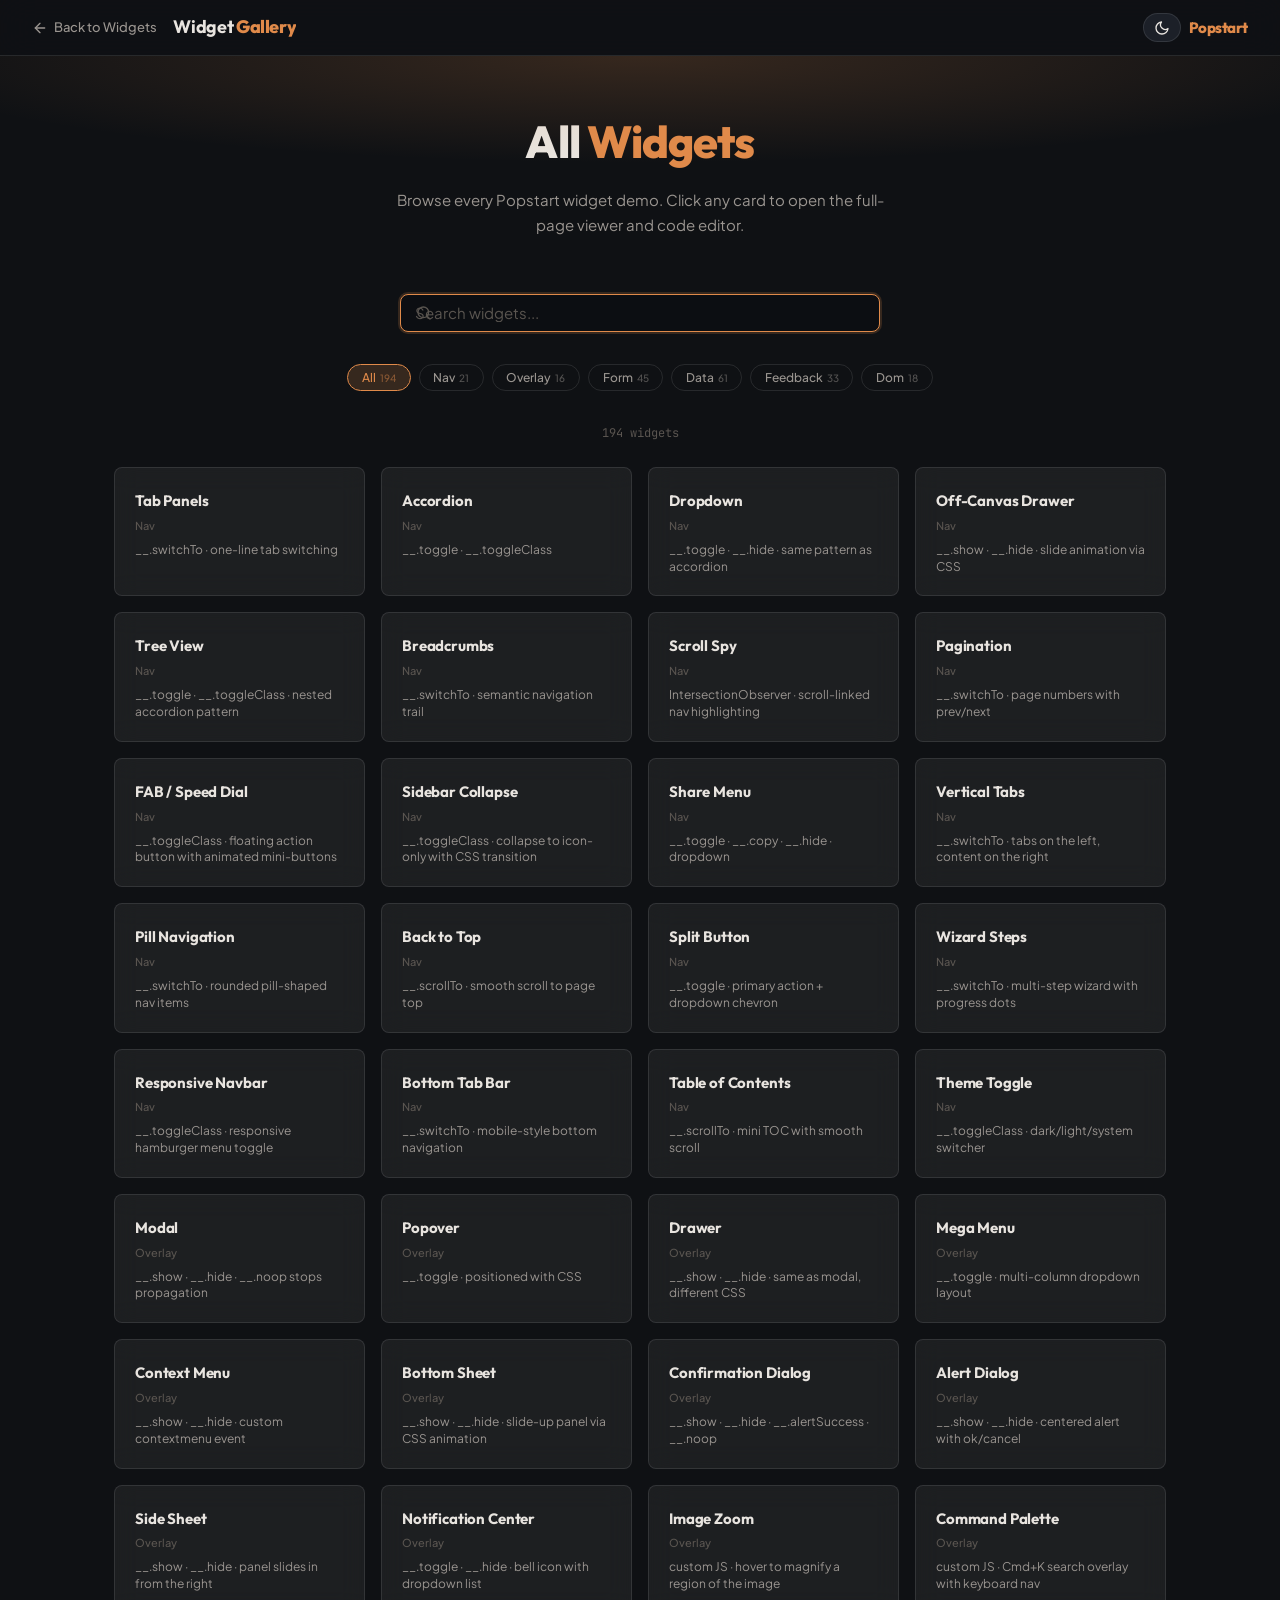
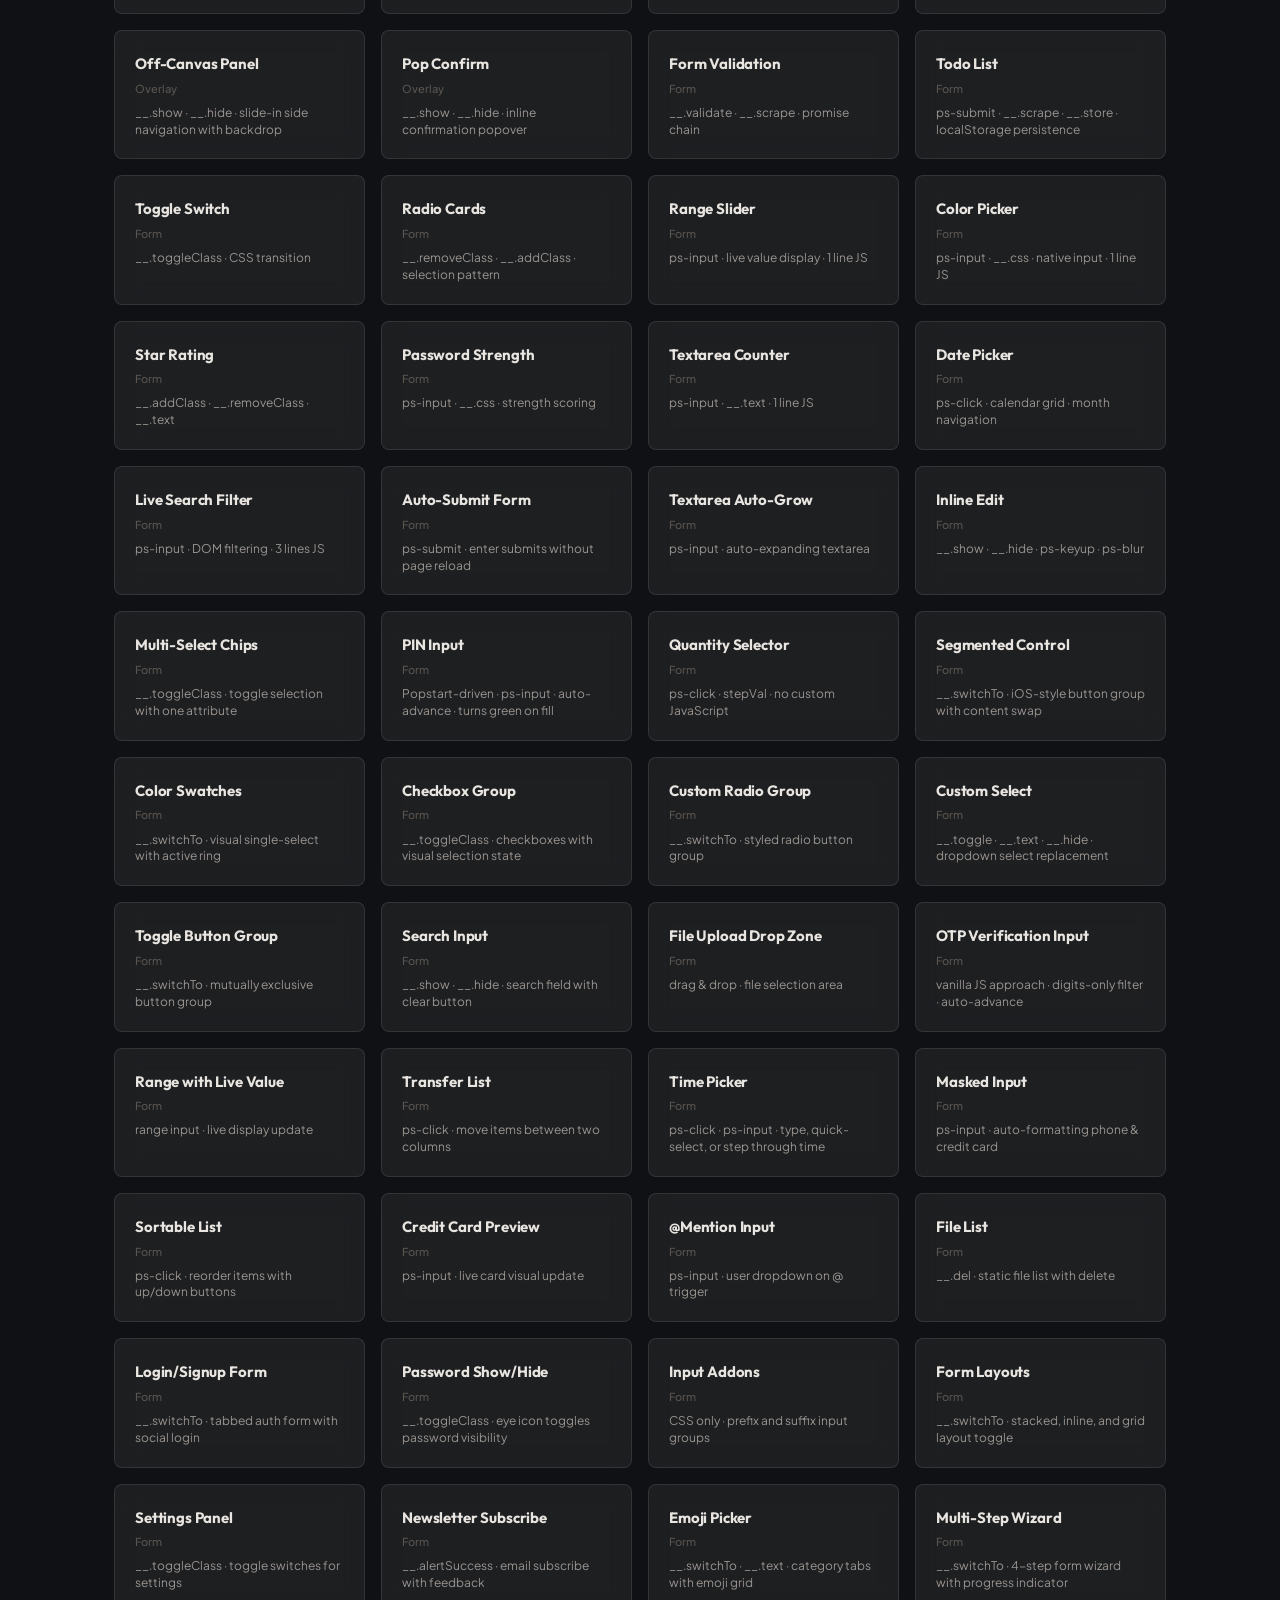
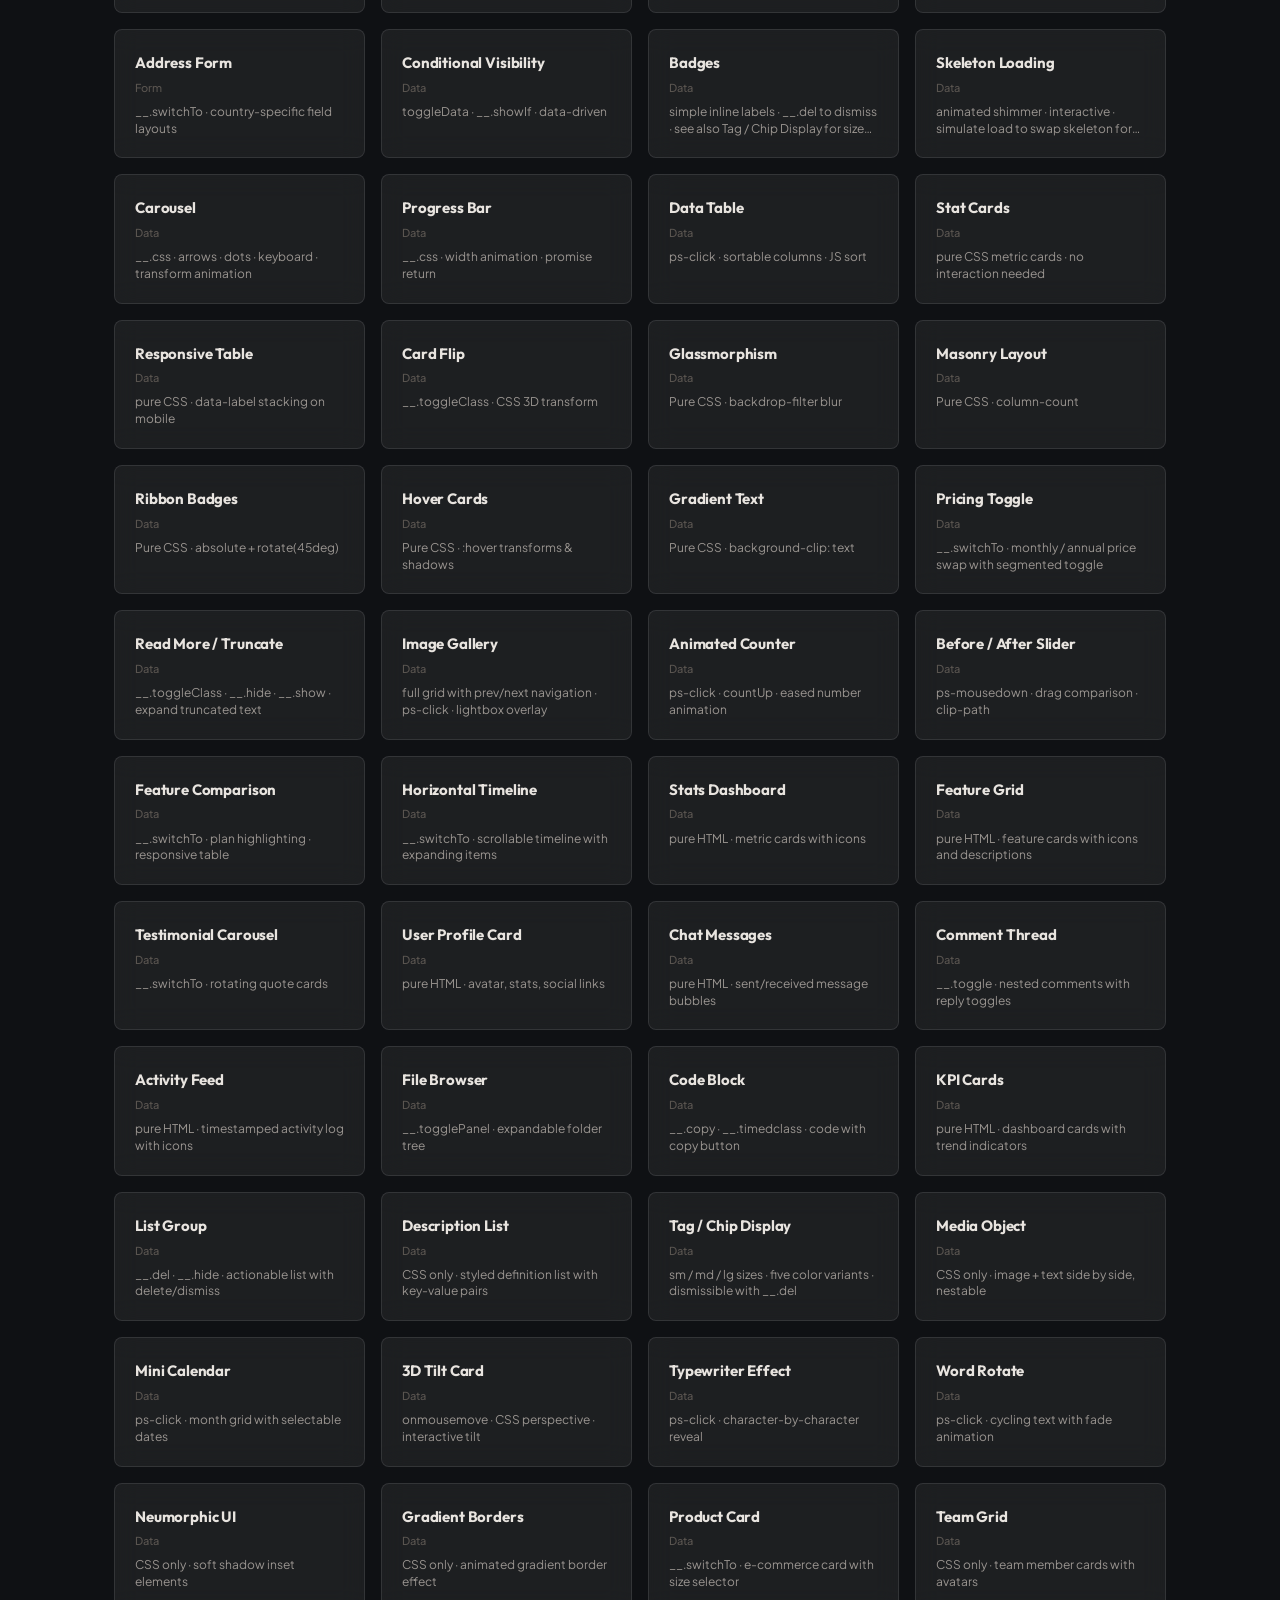
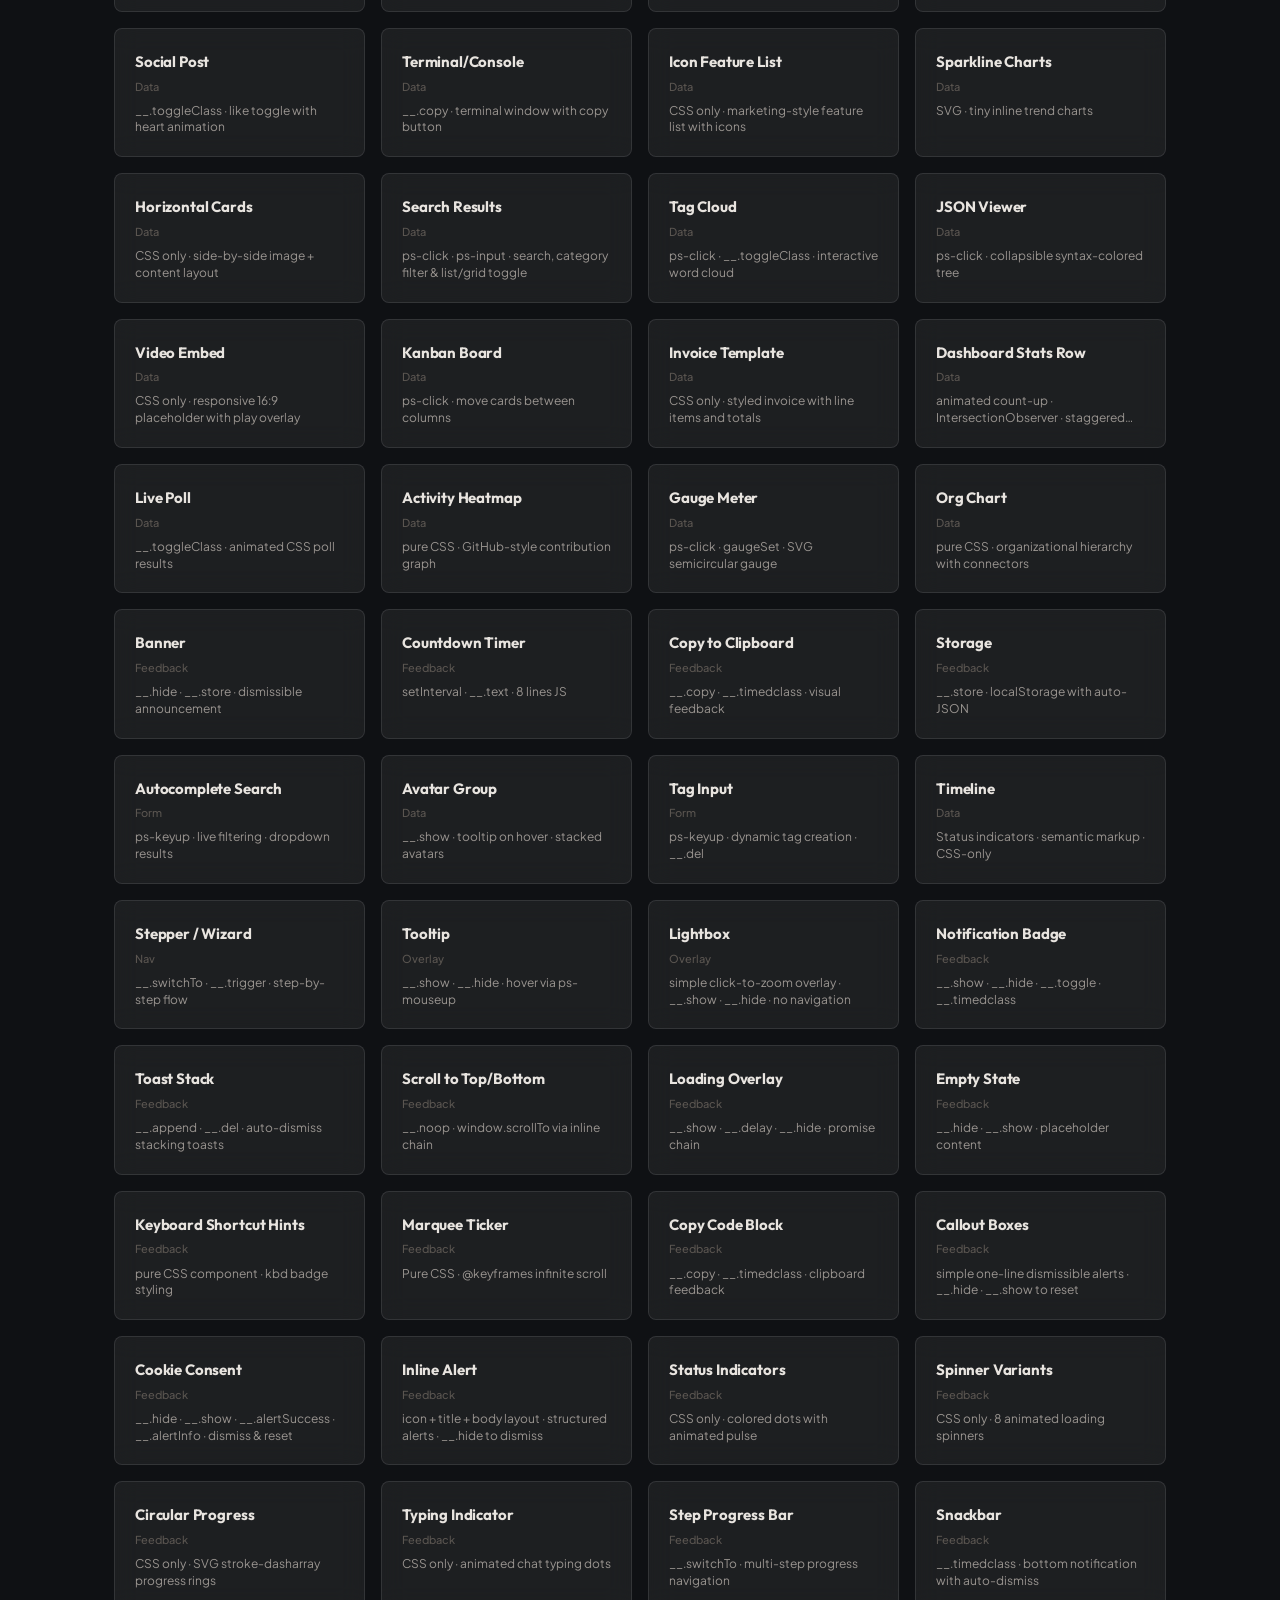
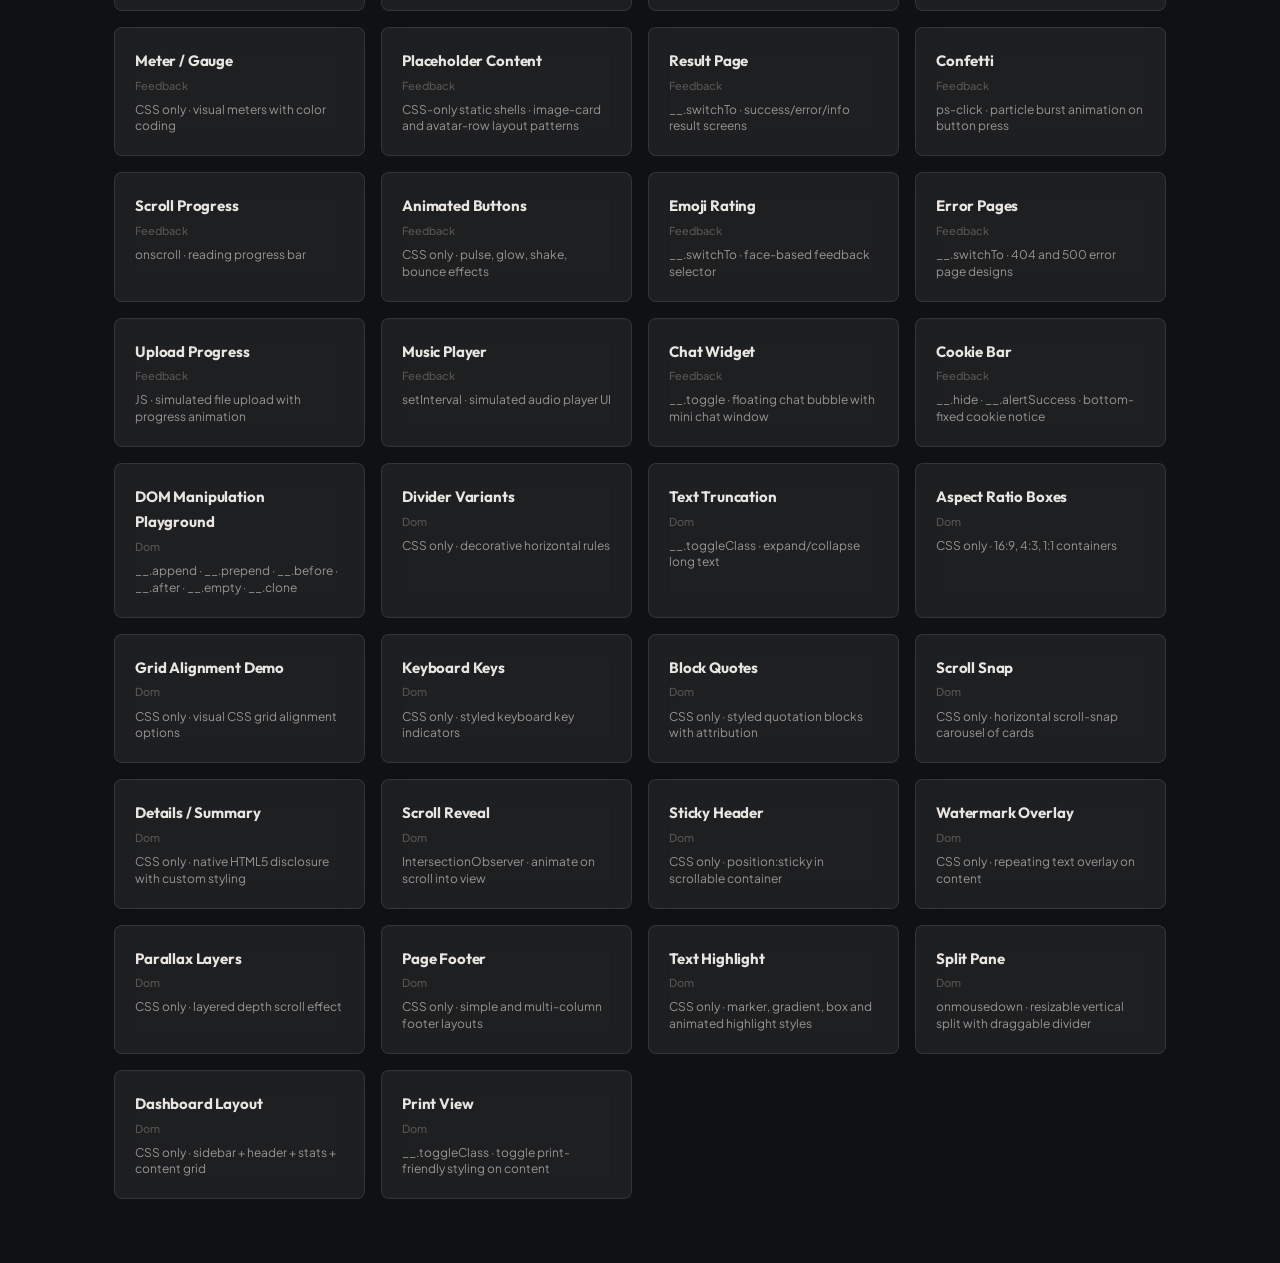
==== widget.html @ c5efe559 "initial" ====
<!DOCTYPE html>
<html lang="en" data-theme="darkglass">
<head>
<meta charset="utf-8">
<meta name="viewport" content="width=device-width,initial-scale=1">
<title>Widget Viewer — Popstart</title>
<link rel="preconnect" href="https://fonts.googleapis.com">
<link href="https://fonts.googleapis.com/css2?family=Outfit:wght@400;500;600;700;800&family=Plus+Jakarta+Sans:wght@400;500;600&family=JetBrains+Mono:wght@400;500&display=swap" rel="stylesheet">
<script>
// Flash-free theme restore
(function(){var t=localStorage.getItem('ps-theme');if(t)document.documentElement.setAttribute('data-theme',t)})();
</script>
<style>
/* ═══ THEMES (mirrored from index.html) ═══ */
:root, [data-theme="darkglass"] {
  --bg: #0f1114; --bg2: #161920; --bg3: #1c2028;
  --fg: #e8e4df; --fg2: #9a9590; --fg3: #5a5550;
  --accent: #e08a4a; --accent2: #f0a060; --accent-glow: #e08a4a30;
  --card: rgba(255,255,255,0.06); --card-border: rgba(255,255,255,0.10); --card-hover: rgba(255,255,255,0.09);
  --code-bg: #0c0e12;
  --success: #3cb88a; --error: #e8465a; --warning: #e8b84a; --info: #5aaddd;
  --contrast: #fff;
  --overlay: rgba(0,0,0,0.5); --overlay-heavy: rgba(0,0,0,0.75);
  --glass: rgba(15,17,20,0.8);
  --shadow: 0 4px 24px rgba(0,0,0,0.3);
  --shadow-lg: 0 20px 60px rgba(0,0,0,0.4);
  --radius: 8px; --radius-sm: 6px; --radius-xs: 4px; --radius-pill: 20px;
  --fs: 15px; --fs-sm: 13px; --fs-xs: 12px; --fs-2xs: 11px; --fs-3xs: 10px;
  --sp-1: 0.25rem; --sp-2: 0.5rem; --sp-3: 0.75rem; --sp-4: 1rem; --sp-5: 1.25rem; --sp-6: 1.5rem; --sp-8: 2rem;
  --ease: cubic-bezier(0.4,0,0.2,1); --speed: 0.2s; --speed-fast: 0.15s;
}
[data-theme="lightglass"] {
  --bg: #f0f2f5; --bg2: #e8eaef; --bg3: #dfe1e6;
  --fg: #1a1a2e; --fg2: #6b6580; --fg3: #a098b0;
  --accent: #c06020; --accent2: #d47838; --accent-glow: #c0602020;
  --card: rgba(255,255,255,0.6); --card-border: rgba(0,0,0,0.08); --card-hover: rgba(255,255,255,0.75);
  --code-bg: #e4e6eb; --glass: rgba(240,242,245,0.85);
  --contrast: #fff;
  --success: #1a8a5a; --error: #c43048; --warning: #a06010; --info: #2878b8;
  --overlay: rgba(0,0,0,0.35); --overlay-heavy: rgba(0,0,0,0.6);
  --shadow: 0 4px 24px rgba(0,0,0,0.08);
  --shadow-lg: 0 20px 60px rgba(0,0,0,0.12);
}
[data-theme="midnight"] {
  --bg: #080a1a; --bg2: #0e1028; --bg3: #161a38;
  --fg: #c8d0f0; --fg2: #6670a0; --fg3: #3a4070;
  --accent: #6e8eff; --accent2: #90a8ff; --accent-glow: #6e8eff30;
  --card: #10132aee; --card-border: #1e2248; --card-hover: #161a38;
  --code-bg: #0a0d20; --glass: rgba(8,10,26,0.85);
  --contrast: #fff;
  --success: #4ac8a0; --error: #f06878; --warning: #e8c060; --info: #6eaaff;
  --overlay: rgba(0,0,0,0.5); --overlay-heavy: rgba(0,0,0,0.8);
  --shadow: 0 4px 24px rgba(0,0,0,0.4);
  --shadow-lg: 0 20px 60px rgba(0,0,0,0.5);
}

/* ═══ BASE ═══ */
*,*::before,*::after{box-sizing:border-box;margin:0}
html{scroll-behavior:smooth;scrollbar-color:var(--accent) var(--bg2)}
body{
  font-family:'Plus Jakarta Sans',system-ui,sans-serif;
  font-size:var(--fs); line-height:1.7;
  color:var(--fg); background:var(--bg);
  min-height:100vh;
  -webkit-font-smoothing:antialiased;
}
::selection{background:var(--accent);color:var(--contrast)}
a{color:var(--accent);text-decoration:none}
a:hover{color:var(--accent2)}
h1,h2,h3,h4{font-family:'Outfit',system-ui,sans-serif;font-weight:700;letter-spacing:-0.02em;color:var(--fg)}
code,.snippet,pre{font-family:'JetBrains Mono',monospace}
.hidden{display:none!important}

/* ═══ HEADER ═══ */
.wv-header{
  position:sticky;top:0;z-index:100;
  background:var(--glass);backdrop-filter:blur(20px) saturate(1.5);
  border-bottom:1px solid var(--card-border);
  padding:0 2rem;display:flex;align-items:center;gap:var(--sp-4);
  height:3.5rem;
}
.wv-back{
  display:inline-flex;align-items:center;gap:0.4rem;
  color:var(--fg2);font-size:var(--fs-sm);font-weight:500;
  transition:color var(--speed);white-space:nowrap;
}
.wv-back:hover{color:var(--accent)}
.wv-back svg{width:16px;height:16px;flex-shrink:0}
.wv-title{
  font-family:'Outfit',sans-serif;font-size:18px;font-weight:700;
  color:var(--fg);letter-spacing:-0.02em;
  overflow:hidden;text-overflow:ellipsis;white-space:nowrap;
}
.wv-title span{color:var(--accent);font-weight:800}
.wv-header-right{margin-left:auto;display:flex;align-items:center;gap:var(--sp-2);flex-shrink:0}
.wv-logo{
  font-family:'Outfit',sans-serif;font-size:15px;font-weight:800;
  color:var(--accent);letter-spacing:-0.03em;
}

/* ═══ MAIN LAYOUT ═══ */
.wv-main{max-width:960px;margin:0 auto;padding:2rem 1.5rem 4rem}

/* ═══ DEMO AREA ═══ */
.wv-demo{
  background:var(--card);border:1px solid var(--card-border);
  border-radius:var(--radius);padding:2rem;
  backdrop-filter:blur(12px);-webkit-backdrop-filter:blur(12px);
  margin-bottom:var(--sp-6);
  position:relative;overflow:visible;
  min-height:80px;
}
.wv-demo-label{
  position:absolute;top:-9px;left:16px;
  background:var(--bg);padding:0 8px;
  font-size:var(--fs-3xs);font-weight:600;text-transform:uppercase;
  letter-spacing:0.1em;color:var(--fg3);
  font-family:'JetBrains Mono',monospace;
}

/* ═══ TABBED EDITOR ═══ */
.wv-editor{
  background:var(--card);border:1px solid var(--card-border);
  border-radius:var(--radius);overflow:hidden;
  backdrop-filter:blur(12px);-webkit-backdrop-filter:blur(12px);
  margin-bottom:var(--sp-6);
}
.wv-tab-bar{
  display:flex;align-items:center;
  background:var(--code-bg);
  border-bottom:1px solid var(--card-border);
  padding:0 var(--sp-3);
  gap:0;flex-wrap:wrap;
}
.wv-tab{
  padding:0.6rem 1.2rem;
  font-family:'JetBrains Mono',monospace;
  font-size:var(--fs-2xs);font-weight:600;
  text-transform:uppercase;letter-spacing:0.08em;
  color:var(--fg3);background:transparent;
  border:none;border-bottom:2px solid transparent;
  cursor:pointer;transition:all var(--speed-fast);
}
.wv-tab:hover{color:var(--fg2)}
.wv-tab.active{color:var(--accent);border-bottom-color:var(--accent)}
.wv-tab-actions{margin-left:auto;display:flex;gap:var(--sp-2);padding:var(--sp-2) 0}

.wv-editor-panel{display:none}
.wv-editor-panel.active{display:block}

.wv-textarea{
  width:100%;min-height:260px;max-height:600px;
  background:var(--code-bg);color:var(--fg);
  border:none;border-radius:0;
  font-family:'JetBrains Mono',monospace;font-size:var(--fs-xs);
  padding:1rem 1.25rem;line-height:1.65;tab-size:2;
  resize:vertical;box-sizing:border-box;
  transition:box-shadow var(--speed-fast);
}
.wv-textarea:focus{outline:none;box-shadow:inset 0 0 0 1px var(--accent-glow)}
.wv-textarea::placeholder{color:var(--fg3);font-style:italic}

/* ═══ BUTTONS (pill) ═══ */
.wv-btn{
  display:inline-flex;align-items:center;gap:0.35rem;
  padding:0.35rem 1rem;
  font-family:'Plus Jakarta Sans',sans-serif;
  font-size:var(--fs-xs);font-weight:600;
  border:1px solid var(--card-border);border-radius:var(--radius-pill);
  background:var(--bg3);color:var(--fg);
  cursor:pointer;transition:all var(--speed);
  white-space:nowrap;
}
.wv-btn:hover{border-color:var(--accent);color:var(--accent)}
.wv-btn:active{transform:scale(0.97)}
.wv-btn.accent{background:var(--accent);color:var(--contrast);border-color:var(--accent)}
.wv-btn.accent:hover{background:var(--accent2)}
.wv-btn.success{background:var(--success);color:var(--contrast);border-color:var(--success)}
.wv-btn.success:hover{filter:brightness(1.1)}
.wv-btn .icon{font-size:14px;line-height:1}

/* ═══ PREVIEW AREA ═══ */
.wv-preview{
  background:var(--card);border:1px solid var(--card-border);
  border-radius:var(--radius);padding:2rem;
  backdrop-filter:blur(12px);-webkit-backdrop-filter:blur(12px);
  position:relative;overflow:visible;
  min-height:80px;
}
.wv-preview-label{
  position:absolute;top:-9px;left:16px;
  background:var(--bg);padding:0 8px;
  font-size:var(--fs-3xs);font-weight:600;text-transform:uppercase;
  letter-spacing:0.1em;color:var(--fg3);
  font-family:'JetBrains Mono',monospace;
}
.wv-preview.flash{animation:previewFlash 0.6s ease-out}
@keyframes previewFlash{0%{box-shadow:0 0 0 3px var(--success)}100%{box-shadow:0 0 0 0 transparent}}
.wv-viewport-bar{display:flex;gap:4px;margin-bottom:var(--sp-4)}
.wv-vp-btn{padding:3px 10px;font-size:var(--fs-3xs);font-weight:600;font-family:'JetBrains Mono',monospace;background:var(--bg3);color:var(--fg3);border:1px solid var(--card-border);border-radius:var(--radius-sm);cursor:pointer;transition:all var(--speed)}
.wv-vp-btn:hover{color:var(--fg2);border-color:var(--fg3)}
.wv-vp-btn.active{background:var(--accent);color:var(--contrast);border-color:var(--accent)}
#wv-preview-content,#wv-demo-content{transition:max-width 0.3s ease}
#wv-preview-content.vp-tablet,#wv-demo-content.vp-tablet{max-width:768px;margin:0 auto;border-left:1px dashed var(--card-border);border-right:1px dashed var(--card-border);padding-left:var(--sp-4);padding-right:var(--sp-4)}
#wv-preview-content.vp-mobile,#wv-demo-content.vp-mobile{max-width:375px;margin:0 auto;border-left:1px dashed var(--card-border);border-right:1px dashed var(--card-border);padding-left:var(--sp-3);padding-right:var(--sp-3)}
@media(max-width:600px){.wv-viewport-bar{display:none}}

/* ═══ LOADING / ERROR STATES ═══ */
.wv-loading{
  text-align:center;padding:4rem 2rem;color:var(--fg3);
  font-size:var(--fs-sm);
}
.wv-loading::before{
  content:'';display:block;width:32px;height:32px;
  border:3px solid var(--card-border);border-top-color:var(--accent);
  border-radius:50%;margin:0 auto 1rem;
  animation:spin 0.7s linear infinite;
}
@keyframes spin{to{transform:rotate(360deg)}}
.wv-error{
  text-align:center;padding:3rem 2rem;color:var(--error);
  font-size:var(--fs-sm);
}
.wv-error-detail{
  margin-top:0.5rem;color:var(--fg3);font-size:var(--fs-xs);
  font-family:'JetBrains Mono',monospace;
}

/* ═══ WIDGET LIST MODE ═══ */
.wv-list-header{
  text-align:center;padding:3rem 2rem 2rem;position:relative;
}
.wv-list-header::before{
  content:'';position:absolute;inset:0;
  background:radial-gradient(ellipse 60% 50% at 50% 0%,var(--accent-glow),transparent);
  pointer-events:none;
}
.wv-list-header h1{
  font-size:clamp(1.8rem,5vw,2.8rem);margin-bottom:0.4rem;font-weight:800;
}
.wv-list-header h1 span{color:var(--accent)}
.wv-list-header p{color:var(--fg2);font-size:var(--fs);max-width:500px;margin:0 auto}

.wv-search-wrap{
  max-width:480px;margin:1.5rem auto 2rem;position:relative;
}
.wv-search{
  width:100%;padding:0.65rem 1rem 0.65rem 2.6rem;
  background:var(--code-bg);color:var(--fg);
  border:1px solid var(--card-border);border-radius:var(--radius-pill);
  font-family:'Plus Jakarta Sans',sans-serif;font-size:var(--fs);
  outline:none;transition:border-color var(--speed);
}
.wv-search:focus{border-color:var(--accent);box-shadow:0 0 0 2px var(--accent-glow)}
.wv-search::placeholder{color:var(--fg3)}
.wv-search-icon{
  position:absolute;left:1rem;top:50%;transform:translateY(-50%);
  color:var(--fg3);pointer-events:none;
}
.wv-search-icon svg{width:16px;height:16px;display:block}

.wv-cat-nav{
  display:flex;gap:var(--sp-2);flex-wrap:wrap;justify-content:center;
  margin-bottom:2rem;max-width:700px;margin-left:auto;margin-right:auto;
  padding:0 1rem;
}
.wv-cat-btn{
  font-size:var(--fs-xs);padding:0.3rem 0.85rem;
  border-radius:var(--radius-pill);border:1px solid var(--card-border);
  color:var(--fg2);font-weight:500;background:transparent;
  cursor:pointer;transition:all var(--speed);
  font-family:'Plus Jakarta Sans',sans-serif;
}
.wv-cat-btn:hover,.wv-cat-btn.active{border-color:var(--accent);color:var(--accent);background:var(--accent-glow)}

.wv-grid{
  display:grid;grid-template-columns:repeat(auto-fill,minmax(240px,1fr));
  gap:var(--sp-4);max-width:1100px;margin:0 auto;padding:0 1.5rem 4rem;
}
.wv-card{
  background:var(--card);border:1px solid var(--card-border);
  border-radius:var(--radius);padding:1.25rem;
  cursor:pointer;transition:all var(--speed);
  text-decoration:none;display:block;
  backdrop-filter:blur(12px);-webkit-backdrop-filter:blur(12px);
}
.wv-card:hover{
  border-color:color-mix(in srgb,var(--accent) 40%,transparent);
  background:var(--card-hover);box-shadow:var(--shadow);
  transform:translateY(-2px);
}
.wv-card-name{
  font-family:'Outfit',sans-serif;font-size:var(--fs);font-weight:700;
  color:var(--fg);margin-bottom:0.2rem;letter-spacing:-0.01em;
}
.wv-card-cat{
  font-size:var(--fs-2xs);color:var(--fg3);font-weight:500;
  text-transform:capitalize;
}
.wv-card-sub{
  font-size:var(--fs-xs);color:var(--fg2);margin-top:0.4rem;
  line-height:1.4;
  display:-webkit-box;-webkit-line-clamp:2;-webkit-box-orient:vertical;overflow:hidden;
}
.wv-no-results{
  grid-column:1/-1;text-align:center;padding:3rem;color:var(--fg3);font-size:var(--fs-sm);
}
.wv-count{
  text-align:center;margin-bottom:1.5rem;color:var(--fg3);font-size:var(--fs-xs);
  font-family:'JetBrains Mono',monospace;
}

/* ═══ RESPONSIVE ═══ */
@media(max-width:600px){
  .wv-header{padding:0 1rem;gap:var(--sp-2);height:3rem}
  .wv-back{font-size:var(--fs-xs)}
  .wv-title{font-size:15px}
  .wv-logo{font-size:13px}
  .wv-main{padding:1.25rem 0.75rem 3rem}
  .wv-demo{padding:1.25rem}
  .wv-textarea{min-height:180px;font-size:var(--fs-2xs);padding:0.75rem}
  .wv-tab-bar{padding:0 var(--sp-2)}
  .wv-tab{padding:0.45rem 0.7rem;font-size:var(--fs-3xs)}
  .wv-tab-actions{gap:var(--sp-1);margin-left:0;width:100%;justify-content:flex-end;padding-bottom:var(--sp-2)}
  .wv-btn{font-size:var(--fs-2xs);padding:0.3rem 0.65rem}
  .wv-preview{padding:1.25rem}
  .wv-grid{grid-template-columns:1fr;padding:0 0.75rem 3rem}
  .wv-list-header{padding:2rem 1rem 1.5rem}
  .wv-cat-nav{gap:var(--sp-1)}
  .wv-cat-btn{font-size:var(--fs-2xs);padding:0.25rem 0.65rem}
}
@media(min-width:601px) and (max-width:900px){
  .wv-grid{grid-template-columns:repeat(auto-fill,minmax(200px,1fr))}
}
</style>
</head>
<body>

<!-- ═══ HEADER ═══ -->
<header class="wv-header">
  <a href="index.html#widgets" class="wv-back" id="wv-back" onclick="if(document.referrer&&history.length>1){event.preventDefault();history.back()}">
    <svg viewBox="0 0 24 24" fill="none" stroke="currentColor" stroke-width="2" stroke-linecap="round" stroke-linejoin="round"><path d="M19 12H5"/><polyline points="12 19 5 12 12 5"/></svg>
    Back to Widgets
  </a>
  <span class="wv-title" id="wv-title"></span>
  <div class="wv-header-right">
    <button class="wv-btn" onclick="cycleTheme()" title="Switch theme" style="padding:0.35rem 0.6rem"><svg width="16" height="16" viewBox="0 0 24 24" fill="none" stroke="currentColor" stroke-width="2" stroke-linecap="round" stroke-linejoin="round"><path d="M21 12.79A9 9 0 1 1 11.21 3 7 7 0 0 0 21 12.79z"/></svg></button>
    <span class="wv-logo">Popstart</span>
  </div>
</header>

<!-- ═══ WIDGET VIEW (single widget mode) ═══ -->
<div id="wv-widget-view" class="hidden">
  <div class="wv-main">

    <!-- Live Demo -->
    <div class="wv-demo" id="wv-demo">
      <span class="wv-demo-label">Live Demo</span>
      <div class="wv-viewport-bar">
        <button class="wv-vp-btn active" data-vp="full" onclick="setDemoViewport(this)" title="Full width">Full</button>
        <button class="wv-vp-btn" data-vp="tablet" onclick="setDemoViewport(this)" title="768px">Tablet</button>
        <button class="wv-vp-btn" data-vp="mobile" onclick="setDemoViewport(this)" title="375px">Mobile</button>
      </div>
      <div id="wv-demo-content"></div>
    </div>

    <!-- Tabbed Code Editor -->
    <div class="wv-editor">
      <div class="wv-tab-bar">
        <button class="wv-tab active" data-panel="html" onclick="switchTab(this)">HTML</button>
        <button class="wv-tab" data-panel="css" onclick="switchTab(this)">CSS</button>
        <button class="wv-tab" data-panel="js" onclick="switchTab(this)">JS</button>
        <div class="wv-tab-actions">
          <button class="wv-btn success" onclick="runCode()" title="Render edited code into preview"><span class="icon">&#9654;</span> Run</button>
          <button class="wv-btn" id="wv-copy-btn" onclick="copyAll()" title="Copy HTML (relative script paths)"><span class="icon">&#128203;</span> Copy</button>
          <button class="wv-btn accent" id="wv-export-btn" onclick="exportStandalone()" title="Copy with library JS inlined — works anywhere"><span class="icon">&#128230;</span> Export</button>
          <button class="wv-btn" onclick="downloadFile()" title="Download as standalone HTML file"><span class="icon">&#8595;</span> Download</button>
        </div>
      </div>
      <div class="wv-editor-panel active" id="panel-html">
        <textarea class="wv-textarea" id="ta-html" spellcheck="false" autocomplete="off" autocorrect="off" autocapitalize="off" placeholder="Widget HTML..."></textarea>
      </div>
      <div class="wv-editor-panel" id="panel-css">
        <textarea class="wv-textarea" id="ta-css" spellcheck="false" autocomplete="off" autocorrect="off" autocapitalize="off" placeholder="Widget CSS..."></textarea>
      </div>
      <div class="wv-editor-panel" id="panel-js">
        <textarea class="wv-textarea" id="ta-js" spellcheck="false" autocomplete="off" autocorrect="off" autocapitalize="off" placeholder="Widget JavaScript..."></textarea>
      </div>
    </div>

    <!-- Live Preview (from edited code) -->
    <div class="wv-preview" id="wv-preview">
      <span class="wv-preview-label">Preview</span>
      <div class="wv-viewport-bar" id="wv-viewport-bar">
        <button class="wv-vp-btn active" data-vp="full" onclick="setViewport(this)" title="Full width">Full</button>
        <button class="wv-vp-btn" data-vp="tablet" onclick="setViewport(this)" title="768px">Tablet</button>
        <button class="wv-vp-btn" data-vp="mobile" onclick="setViewport(this)" title="375px">Mobile</button>
      </div>
      <div id="wv-preview-content">
        <span style="color:var(--fg3);font-size:var(--fs-xs)">Click "Run" to render your edited code here.</span>
      </div>
    </div>

  </div>
</div>

<!-- ═══ WIDGET LIST (no ?w= mode) ═══ -->
<div id="wv-list-view" class="hidden">
  <div class="wv-list-header">
    <h1>All <span>Widgets</span></h1>
    <p>Browse every Popstart widget demo. Click any card to open the full-page viewer and code editor.</p>
  </div>
  <div class="wv-search-wrap">
    <span class="wv-search-icon">
      <svg viewBox="0 0 24 24" fill="none" stroke="currentColor" stroke-width="2" stroke-linecap="round" stroke-linejoin="round"><circle cx="11" cy="11" r="8"/><line x1="21" y1="21" x2="16.65" y2="16.65"/></svg>
    </span>
    <input type="text" class="wv-search" id="wv-search" placeholder="Search widgets..." oninput="wvFilterList()">
  </div>
  <div id="wv-cat-nav" class="wv-cat-nav"></div>
  <div id="wv-count" class="wv-count"></div>
  <div id="wv-grid" class="wv-grid"></div>
</div>

<!-- ═══ INITIAL LOADING ═══ -->
<div id="wv-loading" class="wv-loading">Loading widgets...</div>

<!-- Popstart -->
<script src="popstart-core.js"></script>
<script src="popstart-extras.js"></script>
<script>
(function() {
  'use strict';

  // ── State ──
  var widgetName = new URLSearchParams(location.search).get('w') || '';
  var allWidgets = [];  // [{name, cat, label, sub, el}]
  var activeCat  = 'all';
  var indexDoc   = null;
  var indexStyles = '';
  var libCoreJs  = '';  // popstart-core.js contents (for standalone export)
  var libExtrasJs = ''; // popstart-extras.js contents
  var indexScriptsJoined = ''; // stored for re-eval after widget injection
  var indexScriptBlocks = [];  // individual script blocks for per-block eval

  // Pre-fetch library JS for standalone export
  Promise.all([
    fetch('popstart-core.js').then(function(r) { return r.ok ? r.text() : ''; }),
    fetch('popstart-extras.js').then(function(r) { return r.ok ? r.text() : ''; })
  ]).then(function(results) {
    libCoreJs = results[0];
    libExtrasJs = results[1];
  }).catch(function() { /* non-fatal — standalone will fall back to relative paths */ });

  // ── DOM refs ──
  var $loading    = document.getElementById('wv-loading');
  var $widgetView = document.getElementById('wv-widget-view');
  var $listView   = document.getElementById('wv-list-view');
  var $title      = document.getElementById('wv-title');
  var $demo       = document.getElementById('wv-demo-content');
  var $previewBox = document.getElementById('wv-preview');
  var $preview    = document.getElementById('wv-preview-content');
  var $taHtml     = document.getElementById('ta-html');
  var $taCss      = document.getElementById('ta-css');
  var $taJs       = document.getElementById('ta-js');

  // ── Tab key support for all textareas ──
  document.querySelectorAll('.wv-textarea').forEach(function(ta) {
    ta.addEventListener('keydown', handleTextareaKeys);
  });

  function handleTextareaKeys(e) {
    var ta    = this;
    var start = ta.selectionStart;
    var end   = ta.selectionEnd;
    var val   = ta.value;

    if (e.key === 'Tab' && !e.shiftKey) {
      // Insert indent or indent selection
      e.preventDefault();
      if (start === end) {
        ta.value = val.substring(0, start) + '  ' + val.substring(end);
        ta.selectionStart = ta.selectionEnd = start + 2;
      } else {
        var before    = val.substring(0, start);
        var lineStart = before.lastIndexOf('\n') + 1;
        var block     = val.substring(lineStart, end);
        var after     = val.substring(end);
        var indented  = block.replace(/^/gm, '  ');
        ta.value = val.substring(0, lineStart) + indented + after;
        ta.selectionStart = lineStart;
        ta.selectionEnd   = lineStart + indented.length;
      }
    } else if (e.key === 'Tab' && e.shiftKey) {
      // Dedent selection
      e.preventDefault();
      var before2    = val.substring(0, start);
      var lineStart2 = before2.lastIndexOf('\n') + 1;
      var block2     = val.substring(lineStart2, end);
      var after2     = val.substring(end);
      var dedented   = block2.replace(/^ {1,2}/gm, '');
      ta.value = val.substring(0, lineStart2) + dedented + after2;
      ta.selectionStart = lineStart2;
      ta.selectionEnd   = lineStart2 + dedented.length;
    } else if (e.key === 'Enter') {
      // Auto-indent: match leading whitespace of current line
      e.preventDefault();
      var linesBefore = val.substring(0, start).split('\n');
      var currentLine = linesBefore[linesBefore.length - 1];
      var indent      = (currentLine.match(/^(\s*)/) || ['', ''])[1];
      ta.value = val.substring(0, start) + '\n' + indent + val.substring(end);
      ta.selectionStart = ta.selectionEnd = start + 1 + indent.length;
    }
  }

  // ══════════════════════════════════════════
  // FETCH AND PARSE INDEX.HTML
  // ══════════════════════════════════════════
  fetch('index.html')
    .then(function(r) {
      if (!r.ok) throw new Error('HTTP ' + r.status);
      return r.text();
    })
    .then(function(html) {
      var parser = new DOMParser();
      indexDoc = parser.parseFromString(html, 'text/html');

      // Extract all <style> blocks from index.html so demos render correctly
      var styles = indexDoc.querySelectorAll('style');
      var cssTexts = [];
      styles.forEach(function(s) { cssTexts.push(s.textContent); });
      indexStyles = cssTexts.join('\n');

      // Inject index styles into this page for the live demo area
      var styleEl = document.createElement('style');
      styleEl.id = 'wv-index-styles';
      styleEl.textContent = indexStyles;
      document.head.appendChild(styleEl);

      // Extract ALL inline <script> tags from index.html
      // Run them now for function defs, store for re-eval after widget injection
      var scripts = indexDoc.querySelectorAll('script');
      indexScriptBlocks = [];
      scripts.forEach(function(s) {
        if (!s.src && s.textContent.trim()) indexScriptBlocks.push(s.textContent);
      });
      indexScriptsJoined = indexScriptBlocks.length ? indexScriptBlocks.join('\n;\n') : '';
      // Eval each script block separately so one failure doesn't block the rest
      indexScriptBlocks.forEach(function(block) {
        try { (0, eval)(block); } catch(e) {
          console.warn('widget.html: eval error:', e.message);
        }
      });

      // Collect all widget cards (scoped to grid sections, skip hero cards)
      indexDoc.querySelectorAll('#widget-grid .card[data-widget][data-cat], #widget-grid-2 .card[data-widget][data-cat]').forEach(function(card) {
        var name = card.dataset.widget;
        var cat  = card.dataset.cat;
        var h3   = card.querySelector('h3');
        var sub  = card.querySelector('.sub');
        allWidgets.push({
          name:  name,
          cat:   cat,
          label: h3 ? h3.textContent.replace(/zero JS/g, '').trim() : name,
          sub:   sub ? sub.textContent.trim() : '',
          el:    card
        });
      });

      $loading.classList.add('hidden');

      if (widgetName) {
        showWidget(widgetName);
      } else {
        showList();
      }
    })
    .catch(function(err) {
      $loading.innerHTML =
        '<div class="wv-error">Failed to load index.html' +
        '<div class="wv-error-detail">' + escapeHtml(err.message) + '</div>' +
        '<div class="wv-error-detail" style="margin-top:1rem">' +
        '<a href="index.html">Go to main page</a></div></div>';
    });

  // ══════════════════════════════════════════
  // SINGLE WIDGET MODE
  // ══════════════════════════════════════════
  function showWidget(wid) {
    var widget = allWidgets.find(function(w) { return w.name === wid; });
    if (!widget) {
      $loading.classList.remove('hidden');
      $loading.innerHTML =
        '<div class="wv-error">Widget "' + escapeHtml(wid) + '" not found.' +
        '<div class="wv-error-detail"><a href="widget.html">Browse all widgets</a></div></div>';
      return;
    }

    var card = widget.el;
    document.title = widget.label + ' \u2014 Popstart Widget Viewer';
    $title.innerHTML = '<span>' + escapeHtml(widget.label) + '</span>';

    // ── Extract demo HTML (preserve wrapper div for ID-scoped selectors) ──
    var demoDiv  = card.querySelector('[id$="-demo"]');
    var demoHtml = demoDiv ? demoDiv.outerHTML : stripSourceAndHead(card);

    // ── Extract source code from the source tab ──
    var srcDiv   = card.querySelector('[id$="-src"]');
    var htmlCode = '', cssCode = '', jsCode = '';

    if (srcDiv) {
      var srcBlocks = srcDiv.querySelectorAll('.src-block');
      srcBlocks.forEach(function(block) {
        var labelEl = block.querySelector('.src-label');
        var codeEl  = block.querySelector('pre');
        if (!labelEl || !codeEl) return;
        var label = labelEl.textContent.trim().toLowerCase();
        var text  = codeEl.textContent;
        if (label === 'html')                              htmlCode = text;
        else if (label === 'css')                          cssCode  = text;
        else if (label === 'javascript' || label === 'js') jsCode   = text;
      });
    }

    // Fallback: if no source tab, derive from the demo itself
    if (!htmlCode && demoDiv) {
      htmlCode = cleanDemoHtml(demoDiv);
    }

    // CSS extraction priority:
    // 1. Curated CSS from .src-block (already handled above — best quality)
    // 2. Marker-based extraction from index.html global styles
    if (!cssCode && indexStyles) {
      cssCode = extractWidgetCss(widget.name, indexStyles);
    }
    // 3. <style> tags inside the card element
    if (!cssCode) {
      var cardStyles = card.querySelectorAll('style');
      if (cardStyles.length) {
        var parts = [];
        cardStyles.forEach(function(s) { parts.push(s.textContent.trim()); });
        cssCode = parts.join('\n\n');
      }
    }

    // Extract any <script> tags within the card
    if (!jsCode) {
      var cardScripts = card.querySelectorAll('script');
      if (cardScripts.length) {
        var parts2 = [];
        cardScripts.forEach(function(s) {
          if (s.textContent.trim()) parts2.push(s.textContent.trim());
        });
        jsCode = parts2.join('\n\n');
      }
    }

    // Populate editor tabs
    $taHtml.value = htmlCode || '<!-- No HTML source available -->';
    $taCss.value  = cssCode  || '/* No widget-specific CSS \u2014 uses global styles */';
    $taJs.value   = jsCode   || '// No widget-specific JavaScript';

    // Auto-size textareas to fit content
    autoSizeTextarea($taHtml);
    autoSizeTextarea($taCss);
    autoSizeTextarea($taJs);

    // Render live demo
    $demo.innerHTML = demoHtml;

    // Re-execute any inline scripts from the demo so they run in this page context
    reactivateScripts($demo);

    // Bind Popstart events on the demo content
    try { __.Popstart(); } catch(e) { /* non-fatal */ }

    // Re-eval index.html scripts so IIFEs can find newly-injected DOM elements
    // (scrollspy, OTP, file upload, range slider, etc. depend on this)
    // Eval each block separately so one failure doesn't block the rest
    indexScriptBlocks.forEach(function(block) {
      try { (0, eval)(block); } catch(e) { /* non-fatal */ }
    });

    $widgetView.classList.remove('hidden');
  }

  /** Extract CSS for a specific widget using @widget/@end markers in index.html styles */
  function extractWidgetCss(widgetName, fullCss) {
    var marker = '/* @widget: ' + widgetName + ' */';
    var endMarker = '/* @end: ' + widgetName + ' */';
    var start = fullCss.indexOf(marker);
    if (start === -1) return '';
    start += marker.length;
    var end = fullCss.indexOf(endMarker, start);
    if (end === -1) end = fullCss.length;
    var css = fullCss.substring(start, end).trim();
    // Strip .card[data-widget="..."] prefixes to make CSS portable
    css = css.replace(/\.card\[data-widget="[^"]*"\]\s*/g, '');
    css = css.replace(/\[data-widget="[^"]*"\]\s*/g, '');
    return css;
  }

  /** Strip the card-head and source div, returning just demo content HTML */
  function stripSourceAndHead(card) {
    var clone = card.cloneNode(true);
    var head = clone.querySelector('.card-head');
    if (head) head.remove();
    var src = clone.querySelector('[id$="-src"]');
    if (src) src.remove();
    return clone.innerHTML.trim();
  }

  function cleanDemoHtml(el) {
    var clone = el.cloneNode(true);
    clone.querySelectorAll('[id$="-src"]').forEach(function(s) { s.remove(); });
    return clone.innerHTML.trim();
  }

  /** Re-execute <script> tags inside an element (DOMParser scripts don't run) */
  function reactivateScripts(container) {
    var scripts = container.querySelectorAll('script');
    scripts.forEach(function(old) {
      var s = document.createElement('script');
      if (old.src) {
        s.src = old.src;
      } else {
        s.textContent = old.textContent;
      }
      old.parentNode.replaceChild(s, old);
    });
  }

  function autoSizeTextarea(ta) {
    var lines = (ta.value || '').split('\n').length;
    ta.style.minHeight = Math.min(Math.max(lines * 1.5 + 2, 8), 30) + 'em';
  }

  // ══════════════════════════════════════════
  // TAB SWITCHING
  // ══════════════════════════════════════════
  window.switchTab = function(btn) {
    var panel = btn.dataset.panel;
    document.querySelectorAll('.wv-tab').forEach(function(t) { t.classList.remove('active'); });
    document.querySelectorAll('.wv-editor-panel').forEach(function(p) { p.classList.remove('active'); });
    btn.classList.add('active');
    var target = document.getElementById('panel-' + panel);
    if (target) target.classList.add('active');
  };

  // ══════════════════════════════════════════
  // RUN CODE
  // ══════════════════════════════════════════
  window.runCode = function() {
    var html = $taHtml.value;
    var css  = $taCss.value;
    var js   = $taJs.value;

    // Clear preview
    $preview.innerHTML = '';

    // Remove previous preview-scoped styles
    var old = document.getElementById('wv-preview-style');
    if (old) old.remove();

    // Inject CSS scoped to the preview container
    if (css && css.trim() && !css.trim().startsWith('/* No widget-specific')) {
      var scopedCss = scopeCssRules(css, '#wv-preview-content');
      var sEl = document.createElement('style');
      sEl.id = 'wv-preview-style';
      sEl.textContent = scopedCss;
      document.head.appendChild(sEl);
    }

    // Inject HTML
    try {
      $preview.innerHTML = html;
    } catch(err) {
      $preview.innerHTML =
        '<div style="color:var(--error);font-family:JetBrains Mono,monospace;font-size:12px">' +
        'HTML Error: ' + escapeHtml(err.message) + '</div>';
      return;
    }

    // Re-execute scripts that were injected as HTML
    reactivateScripts($preview);

    // Execute the JS tab code in global scope so it can access helpers
    if (js && js.trim() && !js.trim().startsWith('// No widget-specific') && !js.trim().startsWith('// zero')) {
      try {
        (0, eval)(js);
      } catch(err) {
        var errDiv = document.createElement('div');
        errDiv.style.cssText = 'color:var(--error);font-family:JetBrains Mono,monospace;font-size:12px;' +
          'margin-top:1rem;padding:0.75rem;border:1px solid var(--error);border-radius:4px;background:rgba(232,70,90,0.08)';
        errDiv.textContent = 'JS Error: ' + err.message;
        $preview.appendChild(errDiv);
      }
    }

    // Rebind Popstart events on the new preview content
    try { __.Popstart(); } catch(e) { /* non-fatal */ }

    // Flash success animation
    $previewBox.classList.remove('flash');
    void $previewBox.offsetWidth; // force reflow
    $previewBox.classList.add('flash');
  };

  // ══════════════════════════════════════════
  // COPY ALL (standalone file)
  // ══════════════════════════════════════════
  window.copyAll = function() {
    var content = buildStandaloneFile();
    var btn = document.getElementById('wv-copy-btn');
    navigator.clipboard.writeText(content).then(function() {
      if (btn) flashButton(btn, '<span class="icon">&#10003;</span> Copied!');
    }).catch(function() {
      // Fallback for insecure contexts
      var ta = document.createElement('textarea');
      ta.value = content;
      ta.style.cssText = 'position:fixed;left:-9999px';
      document.body.appendChild(ta);
      ta.select();
      document.execCommand('copy');
      ta.remove();
      if (btn) flashButton(btn, '<span class="icon">&#10003;</span> Copied!');
    });
  };

  function flashButton(btn, msg) {
    var orig = btn.innerHTML;
    btn.innerHTML = msg;
    setTimeout(function() { btn.innerHTML = orig; }, 1500);
  }

  // ══════════════════════════════════════════
  // DOWNLOAD
  // ══════════════════════════════════════════
  window.exportStandalone = function() {
    var content = buildStandaloneFile(true);
    var btn = document.getElementById('wv-export-btn');
    navigator.clipboard.writeText(content).then(function() {
      if (btn) flashButton(btn, '<span class="icon">&#10003;</span> Copied!');
    }).catch(function() {
      var ta = document.createElement('textarea');
      ta.value = content;
      ta.style.cssText = 'position:fixed;left:-9999px';
      document.body.appendChild(ta);
      ta.select();
      document.execCommand('copy');
      ta.remove();
      if (btn) flashButton(btn, '<span class="icon">&#10003;</span> Copied!');
    });
  };

  window.downloadFile = function() {
    var content = buildStandaloneFile(true);
    var blob = new Blob([content], { type: 'text/html;charset=utf-8' });
    var url  = URL.createObjectURL(blob);
    var a    = document.createElement('a');
    a.href     = url;
    a.download = (widgetName || 'widget') + '.html';
    document.body.appendChild(a);
    a.click();
    a.remove();
    URL.revokeObjectURL(url);
  };

  window.buildStandaloneFile = buildStandaloneFile;
  function buildStandaloneFile(inline) {
    var html  = $taHtml.value || '';
    var css   = $taCss.value  || '';
    var js    = $taJs.value   || '';
    var label = widgetName
      ? widgetName.charAt(0).toUpperCase() + widgetName.slice(1) + ' Widget'
      : 'Popstart Widget';

    var hasCss = css.trim() && !css.trim().startsWith('/* No widget-specific');
    var hasJs  = js.trim() && !js.trim().startsWith('// No widget-specific') && !js.trim().startsWith('// zero');

    var out = '<!DOCTYPE html>\n<html lang="en">\n<head>\n';
    out += '<meta charset="utf-8">\n';
    out += '<meta name="viewport" content="width=device-width,initial-scale=1">\n';
    out += '<title>' + escapeHtml(label) + '</title>\n';
    // Escape closing script tags in JS content so the browser doesn't close the tag early
    var closeTag = new RegExp('</' + 'script', 'gi');
    if (inline && (libCoreJs || libExtrasJs)) {
      // Inline the full library so the file works standalone anywhere
      var safeCore = libCoreJs ? libCoreJs.replace(closeTag, '<\\/' + 'script') : '';
      var safeExtras = libExtrasJs ? libExtrasJs.replace(closeTag, '<\\/' + 'script') : '';
      if (safeCore) out += '<script>\n' + safeCore + '\n<\/script>\n';
      if (safeExtras) out += '<script>\n' + safeExtras + '\n<\/script>\n';
    } else {
      out += '<script src="popstart-core.js"><\/script>\n';
      out += '<script src="popstart-extras.js"><\/script>\n';
    }
    if (hasCss) {
      out += '<style>\n' + css + '\n</style>\n';
    }
    out += '</head>\n<body>\n\n';
    out += html + '\n';
    if (hasJs) {
      out += '\n<script>\n' + js.replace(closeTag, '<\\/' + 'script') + '\n<\/script>\n';
    }
    out += '\n</body>\n</html>\n';
    return out;
  }

  // ══════════════════════════════════════════
  // CSS SCOPING (prefix selectors to avoid leaking)
  // ══════════════════════════════════════════
  function scopeCssRules(css, scopeSelector) {
    var result = '';
    var lines  = css.split('\n');
    var inAtRule   = false;
    var braceDepth = 0;

    for (var i = 0; i < lines.length; i++) {
      var line    = lines[i];
      var trimmed = line.trim();

      if (!trimmed) { result += '\n'; continue; }

      // Don't scope @keyframes, @font-face, @import
      if (/^@(keyframes|font-face|import)/.test(trimmed)) {
        inAtRule = true;
        result += line + '\n';
        braceDepth += (line.match(/\{/g) || []).length - (line.match(/\}/g) || []).length;
        continue;
      }
      if (inAtRule) {
        result += line + '\n';
        braceDepth += (line.match(/\{/g) || []).length - (line.match(/\}/g) || []).length;
        if (braceDepth <= 0) { inAtRule = false; braceDepth = 0; }
        continue;
      }

      // @media: pass through the line, scope inner rules
      if (/^@media/.test(trimmed)) { result += line + '\n'; continue; }

      // Closing brace
      if (trimmed === '}') { result += line + '\n'; continue; }

      // Selector lines (contain '{')
      if (trimmed.indexOf('{') !== -1) {
        var parts = trimmed.split('{');
        var selector = parts[0].trim();
        var rest = parts.slice(1).join('{');
        var scopedSelectors = selector.split(',').map(function(sel) {
          sel = sel.trim();
          if (!sel) return sel;
          // Rewrite global selectors to target the preview container
          if (/^:root\b/.test(sel)) return sel.replace(/^:root/, scopeSelector);
          if (/^html\b/.test(sel)) return sel.replace(/^html/, scopeSelector);
          if (/^body\b/.test(sel)) return sel.replace(/^body/, scopeSelector);
          return scopeSelector + ' ' + sel;
        }).join(', ');
        result += scopedSelectors + ' {' + rest + '\n';
      } else {
        result += line + '\n';
      }
    }
    return result;
  }

  // ══════════════════════════════════════════
  // WIDGET LIST MODE
  // ══════════════════════════════════════════
  function showList() {
    document.title = 'Widget Gallery \u2014 Popstart';
    $title.innerHTML = 'Widget <span>Gallery</span>';

    // Gather unique categories, preserving discovery order
    var cats = ['all'];
    allWidgets.forEach(function(w) {
      if (cats.indexOf(w.cat) === -1) cats.push(w.cat);
    });

    // Build category filter nav
    var catNav = document.getElementById('wv-cat-nav');
    catNav.innerHTML = cats.map(function(c) {
      var label = c === 'all' ? 'All' : c.charAt(0).toUpperCase() + c.slice(1);
      var count = c === 'all'
        ? allWidgets.length
        : allWidgets.filter(function(w) { return w.cat === c; }).length;
      return '<button class="wv-cat-btn' + (c === 'all' ? ' active' : '') + '" ' +
             'data-cat="' + c + '" onclick="filterCat(this)">' +
             label + ' <span style="opacity:0.5;font-size:10px;margin-left:2px">' + count + '</span></button>';
    }).join('');

    renderGrid(allWidgets);
    $listView.classList.remove('hidden');

    // Focus search on desktop
    if (window.innerWidth > 600) {
      setTimeout(function() { document.getElementById('wv-search').focus(); }, 100);
    }
  }

  function renderGrid(widgets) {
    var grid    = document.getElementById('wv-grid');
    var countEl = document.getElementById('wv-count');

    if (!widgets.length) {
      grid.innerHTML = '<div class="wv-no-results">No widgets match your search.</div>';
      countEl.textContent = '0 widgets';
      return;
    }

    countEl.textContent = widgets.length + ' widget' + (widgets.length !== 1 ? 's' : '');

    grid.innerHTML = widgets.map(function(w) {
      return '<a class="wv-card" href="widget.html?w=' + encodeURIComponent(w.name) + '"' +
        ' data-wname="' + escapeHtml(w.name) + '"' +
        ' data-wcat="' + escapeHtml(w.cat) + '"' +
        ' data-wsub="' + escapeHtml(w.sub) + '">' +
        '<div class="wv-card-name">' + escapeHtml(w.label) + '</div>' +
        '<div class="wv-card-cat">' + escapeHtml(w.cat) + '</div>' +
        (w.sub ? '<div class="wv-card-sub">' + escapeHtml(w.sub) + '</div>' : '') +
        '</a>';
    }).join('');
  }

  window.filterCat = function(btn) {
    activeCat = btn.dataset.cat;
    document.querySelectorAll('.wv-cat-btn').forEach(function(b) { b.classList.remove('active'); });
    btn.classList.add('active');
    applyFilters();
  };

  window.wvFilterList = function() {
    applyFilters();
  };

  function applyFilters() {
    var q = (document.getElementById('wv-search').value || '').toLowerCase().trim();
    var cards = document.querySelectorAll('#wv-grid .wv-card');
    var count = 0;
    cards.forEach(function(card) {
      var name  = (card.dataset.wname || '').toLowerCase();
      var label = (card.querySelector('.wv-card-name') || {textContent:''}).textContent.toLowerCase();
      var cat   = (card.dataset.wcat  || '').toLowerCase();
      var sub   = (card.dataset.wsub  || '').toLowerCase();
      var catMatch  = activeCat === 'all' || cat === activeCat;
      var textMatch = !q || name.indexOf(q) !== -1 || label.indexOf(q) !== -1 || sub.indexOf(q) !== -1 || cat.indexOf(q) !== -1;
      if (catMatch && textMatch) { card.style.display = ''; count++; }
      else { card.style.display = 'none'; }
    });
    var countEl = document.getElementById('wv-count');
    if (countEl) countEl.textContent = count + ' widget' + (count !== 1 ? 's' : '');
  }

  // ══════════════════════════════════════════
  // HELPERS
  // ══════════════════════════════════════════
  function escapeHtml(str) {
    var div = document.createElement('div');
    div.appendChild(document.createTextNode(str));
    return div.innerHTML;
  }

  // ══════════════════════════════════════════
  // THEME TOGGLE
  // ══════════════════════════════════════════
  var themes = ['darkglass', 'lightglass', 'midnight'];
  window.cycleTheme = function() {
    var cur = document.documentElement.getAttribute('data-theme') || 'darkglass';
    var idx = themes.indexOf(cur);
    var next = themes[(idx + 1) % themes.length];
    document.documentElement.setAttribute('data-theme', next);
    localStorage.setItem('ps-theme', next);
  };

  window.setViewport = function(btn) {
    var vp = btn.dataset.vp;
    var content = document.getElementById('wv-preview-content');
    btn.closest('.wv-viewport-bar').querySelectorAll('.wv-vp-btn').forEach(function(b) { b.classList.remove('active') });
    btn.classList.add('active');
    content.classList.remove('vp-tablet', 'vp-mobile');
    if (vp === 'tablet') content.classList.add('vp-tablet');
    if (vp === 'mobile') content.classList.add('vp-mobile');
  };

  window.setDemoViewport = function(btn) {
    var vp = btn.dataset.vp;
    var content = document.getElementById('wv-demo-content');
    btn.closest('.wv-viewport-bar').querySelectorAll('.wv-vp-btn').forEach(function(b) { b.classList.remove('active') });
    btn.classList.add('active');
    content.classList.remove('vp-tablet', 'vp-mobile');
    if (vp === 'tablet') content.classList.add('vp-tablet');
    if (vp === 'mobile') content.classList.add('vp-mobile');
  };

})();
</script>
</body>
</html>
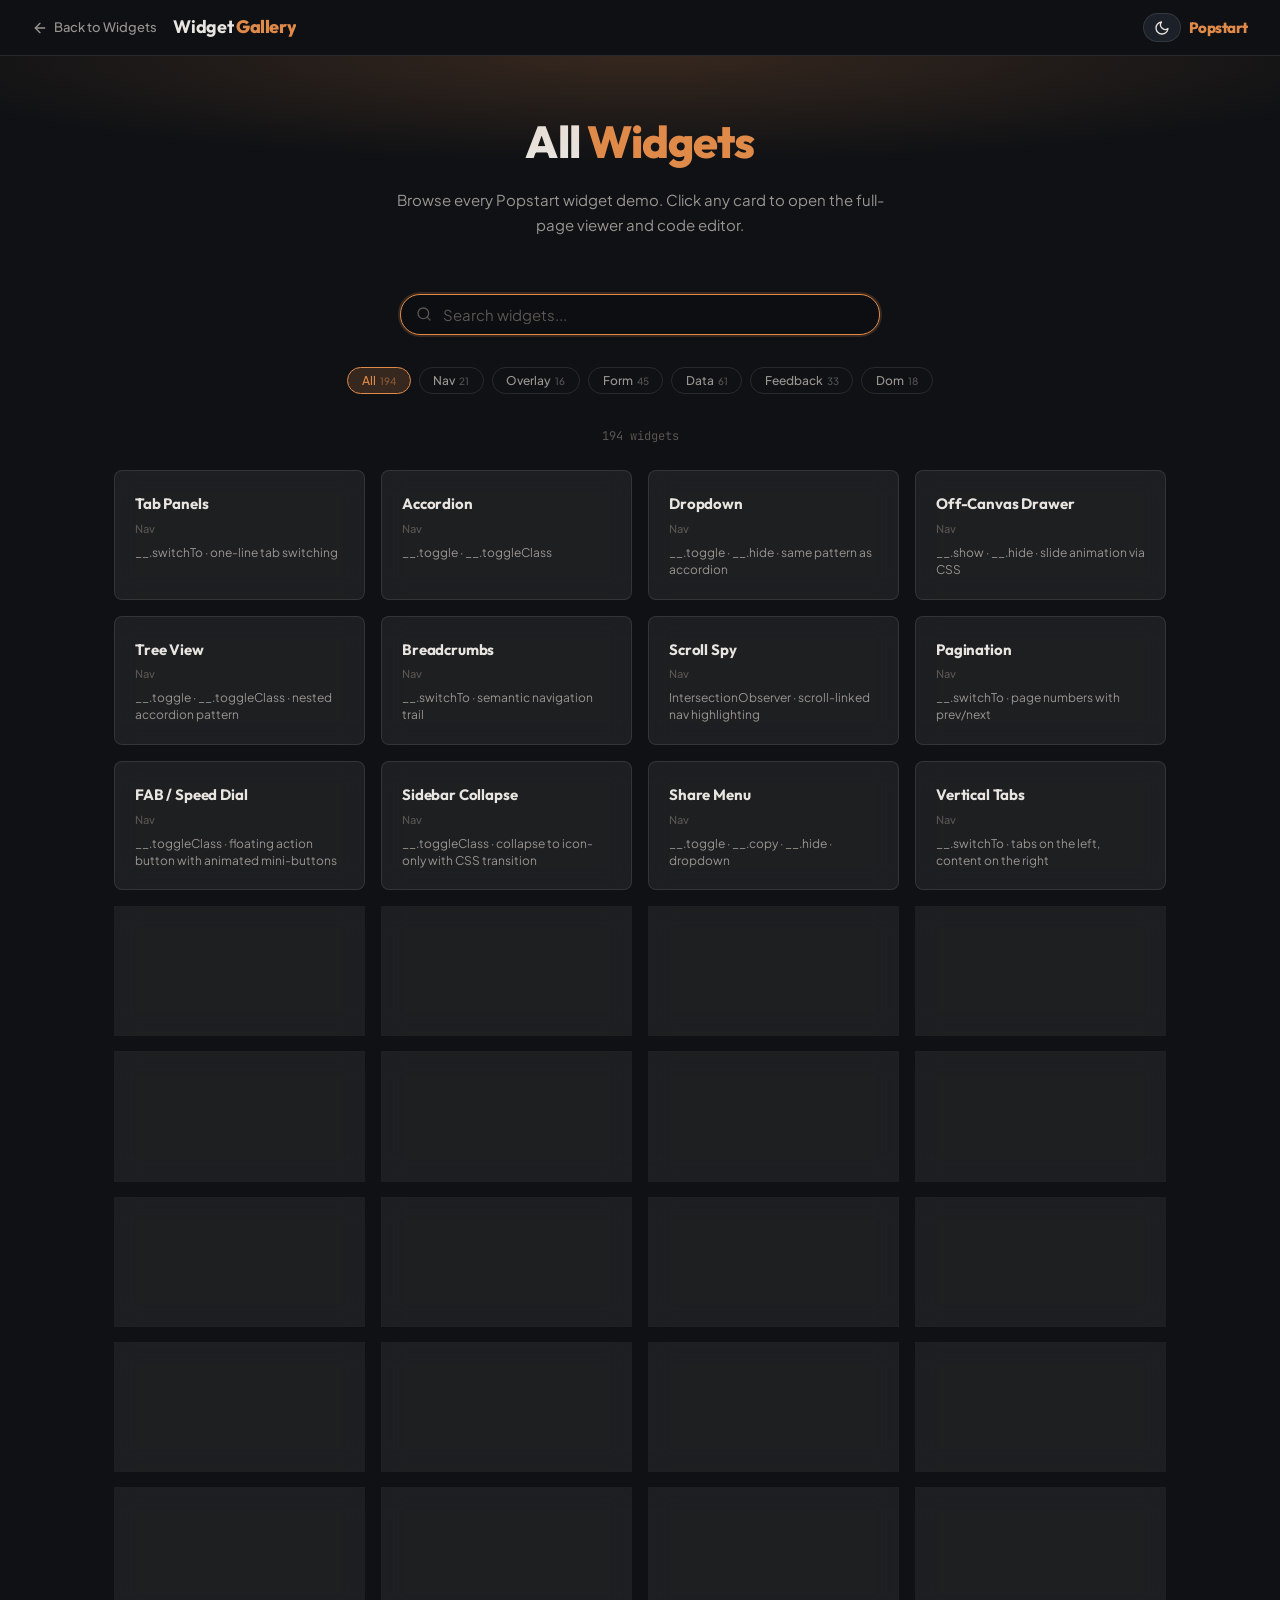
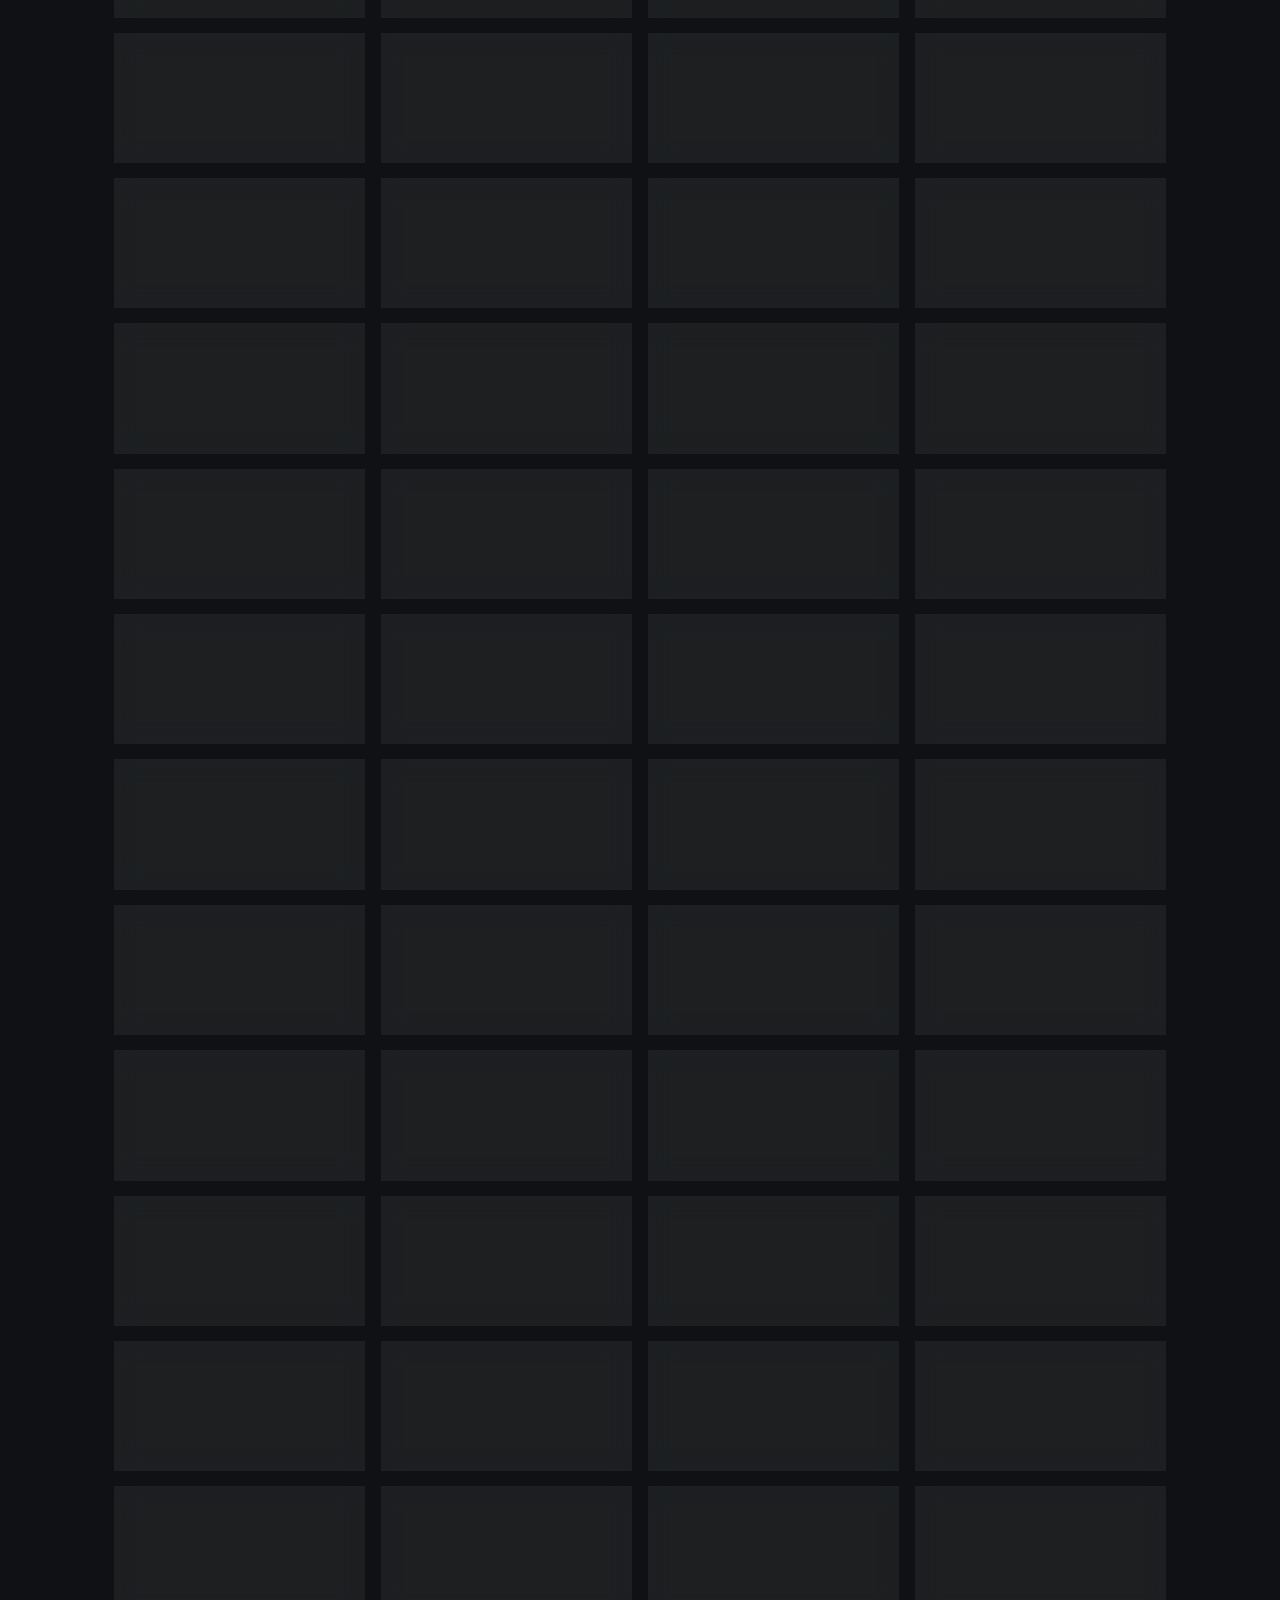
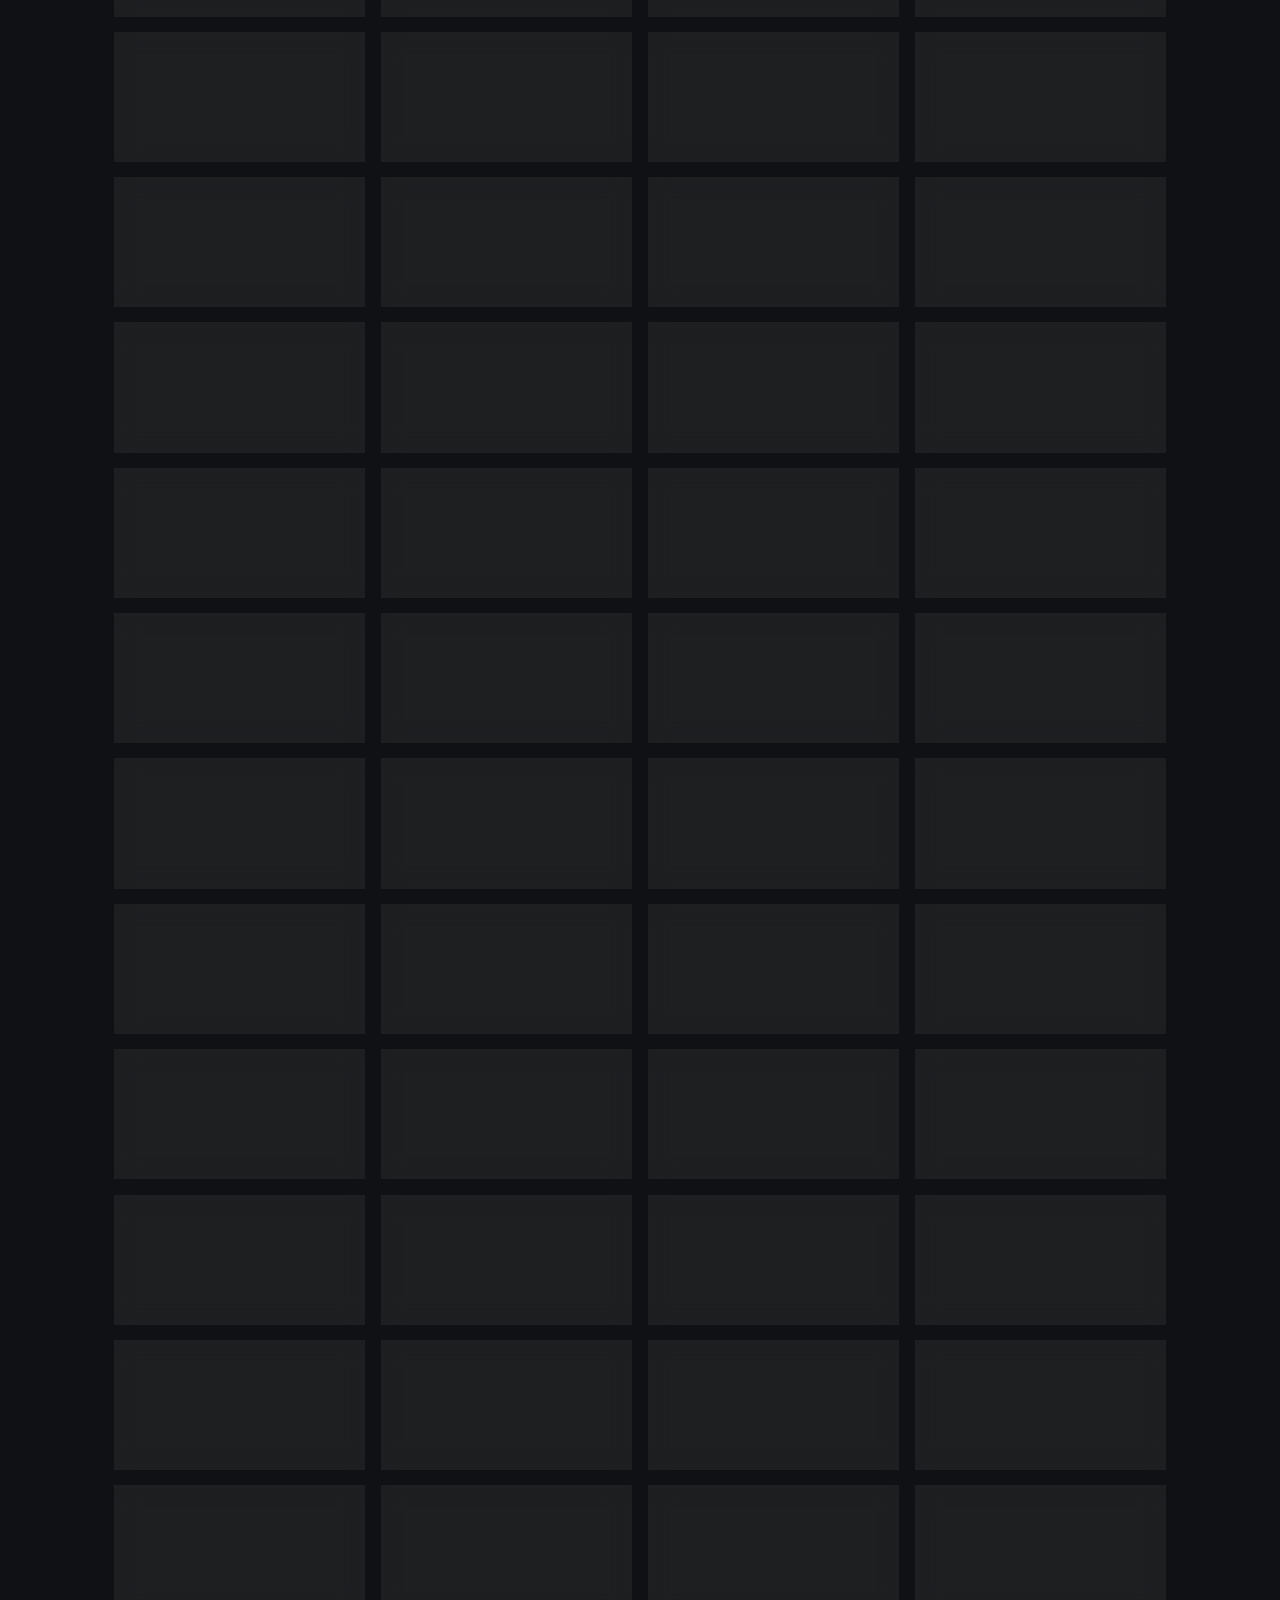
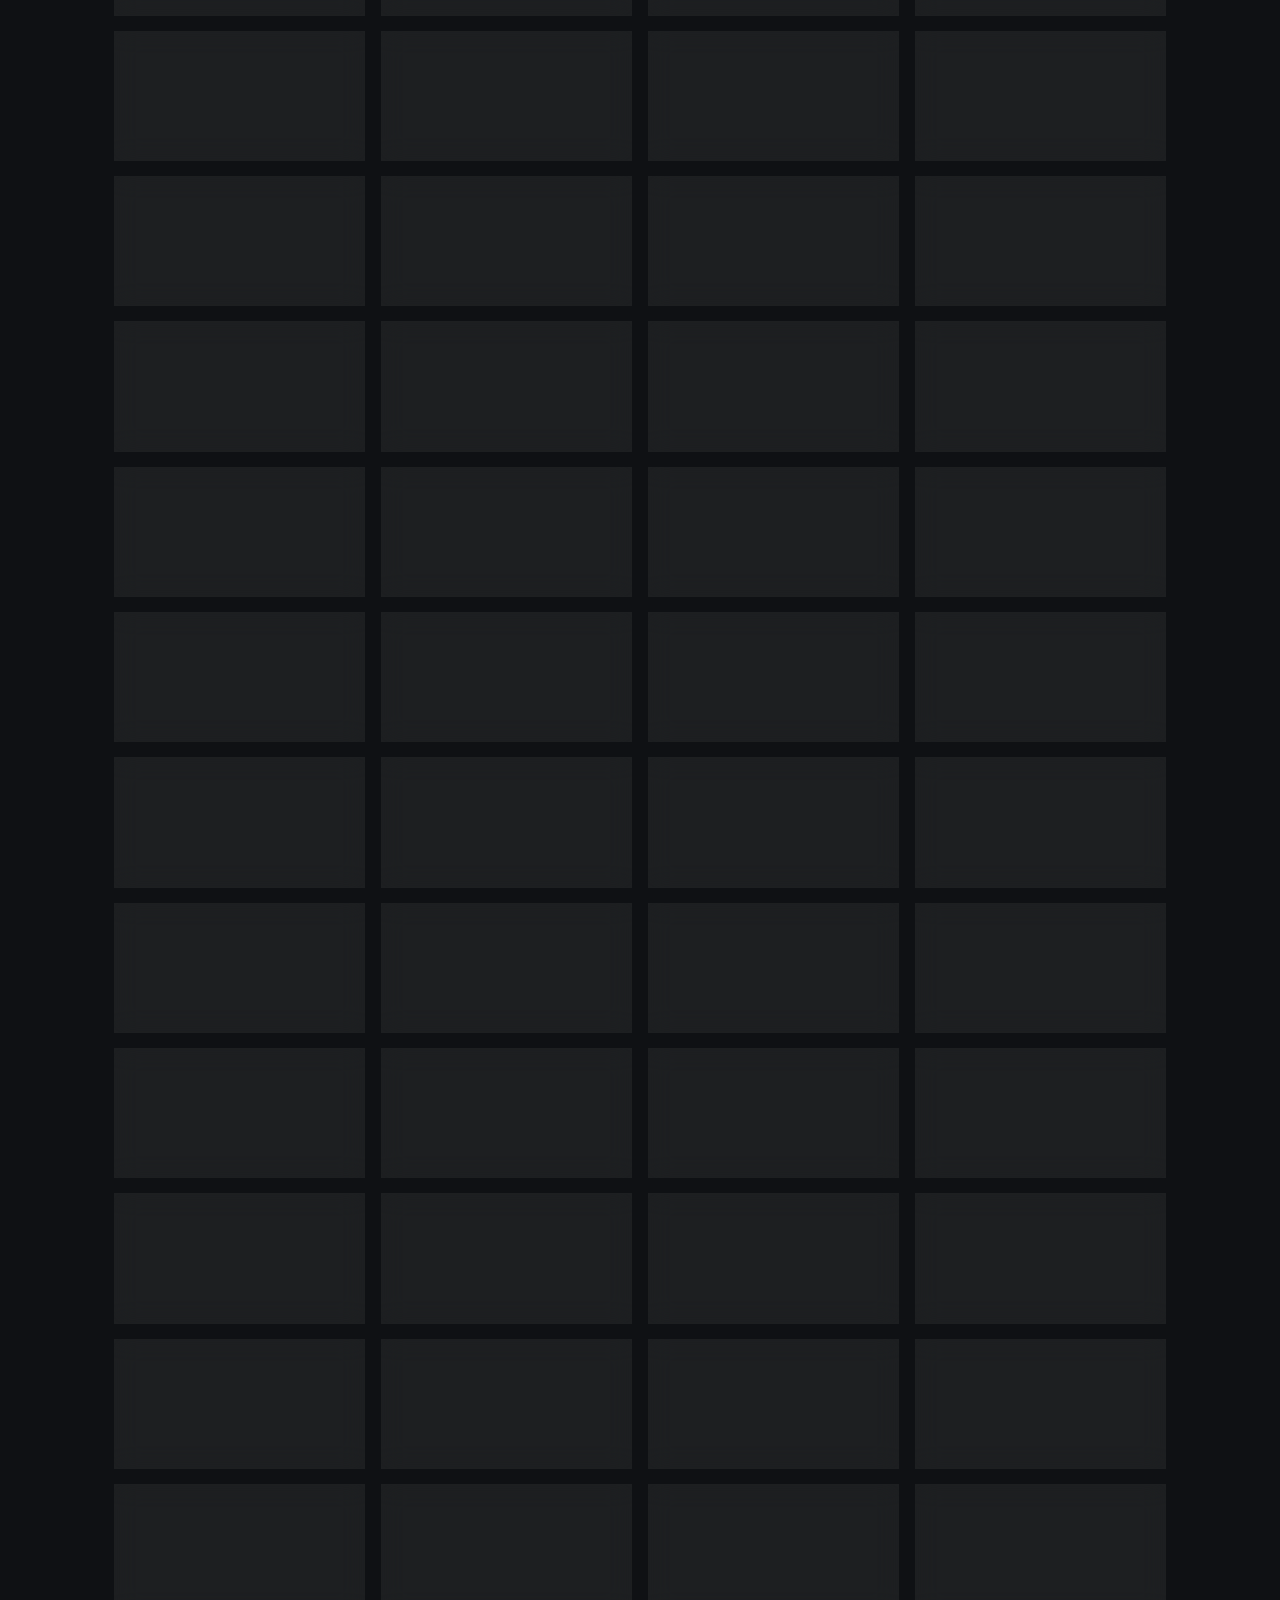
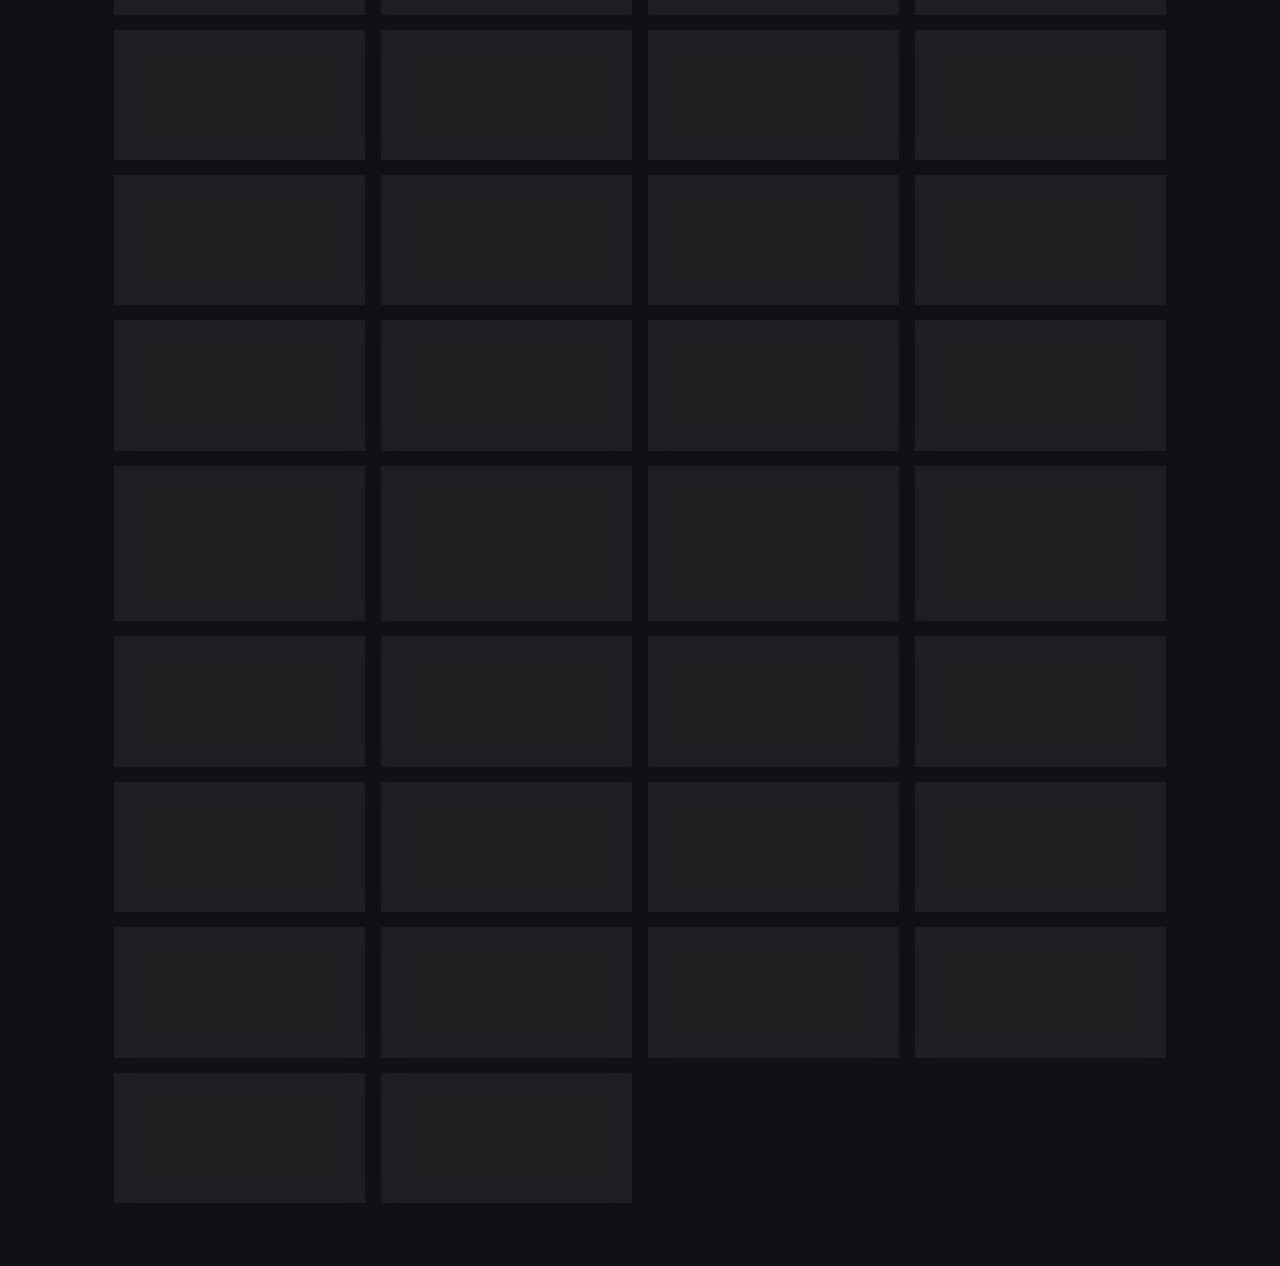
==== commit 8277df88: "Harden demos and isolate widget previews" ====
--- a/widget.html
+++ b/widget.html
@@ -203,6 +203,7 @@
 #wv-preview-content,#wv-demo-content{transition:max-width 0.3s ease}
 #wv-preview-content.vp-tablet,#wv-demo-content.vp-tablet{max-width:768px;margin:0 auto;border-left:1px dashed var(--card-border);border-right:1px dashed var(--card-border);padding-left:var(--sp-4);padding-right:var(--sp-4)}
 #wv-preview-content.vp-mobile,#wv-demo-content.vp-mobile{max-width:375px;margin:0 auto;border-left:1px dashed var(--card-border);border-right:1px dashed var(--card-border);padding-left:var(--sp-3);padding-right:var(--sp-3)}
+.wv-frame{display:block;width:100%;min-height:280px;border:none;border-radius:var(--radius-sm);background:var(--bg)}
 @media(max-width:600px){.wv-viewport-bar{display:none}}
 
 /* ═══ LOADING / ERROR STATES ═══ */
@@ -439,8 +440,6 @@
   var indexStyles = '';
   var libCoreJs  = '';  // popstart-core.js contents (for standalone export)
   var libExtrasJs = ''; // popstart-extras.js contents
-  var indexScriptsJoined = ''; // stored for re-eval after widget injection
-  var indexScriptBlocks = [];  // individual script blocks for per-block eval
 
   // Pre-fetch library JS for standalone export
   Promise.all([
@@ -530,27 +529,6 @@
       styles.forEach(function(s) { cssTexts.push(s.textContent); });
       indexStyles = cssTexts.join('\n');
 
-      // Inject index styles into this page for the live demo area
-      var styleEl = document.createElement('style');
-      styleEl.id = 'wv-index-styles';
-      styleEl.textContent = indexStyles;
-      document.head.appendChild(styleEl);
-
-      // Extract ALL inline <script> tags from index.html
-      // Run them now for function defs, store for re-eval after widget injection
-      var scripts = indexDoc.querySelectorAll('script');
-      indexScriptBlocks = [];
-      scripts.forEach(function(s) {
-        if (!s.src && s.textContent.trim()) indexScriptBlocks.push(s.textContent);
-      });
-      indexScriptsJoined = indexScriptBlocks.length ? indexScriptBlocks.join('\n;\n') : '';
-      // Eval each script block separately so one failure doesn't block the rest
-      indexScriptBlocks.forEach(function(block) {
-        try { (0, eval)(block); } catch(e) {
-          console.warn('widget.html: eval error:', e.message);
-        }
-      });
-
       // Collect all widget cards (scoped to grid sections, skip hero cards)
       indexDoc.querySelectorAll('#widget-grid .card[data-widget][data-cat], #widget-grid-2 .card[data-widget][data-cat]').forEach(function(card) {
         var name = card.dataset.widget;
@@ -664,21 +642,11 @@
     autoSizeTextarea($taCss);
     autoSizeTextarea($taJs);
 
-    // Render live demo
-    $demo.innerHTML = demoHtml;
-
-    // Re-execute any inline scripts from the demo so they run in this page context
-    reactivateScripts($demo);
-
-    // Bind Popstart events on the demo content
-    try { __.Popstart(); } catch(e) { /* non-fatal */ }
-
-    // Re-eval index.html scripts so IIFEs can find newly-injected DOM elements
-    // (scrollspy, OTP, file upload, range slider, etc. depend on this)
-    // Eval each block separately so one failure doesn't block the rest
-    indexScriptBlocks.forEach(function(block) {
-      try { (0, eval)(block); } catch(e) { /* non-fatal */ }
-    });
+    renderSandboxedFrame(
+      $demo,
+      buildStandaloneFile(true, 'demo', htmlCode || cleanDemoHtml(demoDiv) || demoHtml, cssCode, jsCode),
+      'demo'
+    );
 
     $widgetView.classList.remove('hidden');
   }
@@ -715,18 +683,15 @@
     return clone.innerHTML.trim();
   }
 
-  /** Re-execute <script> tags inside an element (DOMParser scripts don't run) */
-  function reactivateScripts(container) {
-    var scripts = container.querySelectorAll('script');
-    scripts.forEach(function(old) {
-      var s = document.createElement('script');
-      if (old.src) {
-        s.src = old.src;
-      } else {
-        s.textContent = old.textContent;
-      }
-      old.parentNode.replaceChild(s, old);
-    });
+  function renderSandboxedFrame(container, srcdoc, frameId) {
+    container.innerHTML = '';
+    var frame = document.createElement('iframe');
+    frame.className = 'wv-frame';
+    frame.dataset.frameId = frameId;
+    frame.setAttribute('sandbox', 'allow-scripts allow-forms allow-modals');
+    frame.setAttribute('loading', 'lazy');
+    frame.srcdoc = srcdoc;
+    container.appendChild(frame);
   }
 
   function autoSizeTextarea(ta) {
@@ -750,54 +715,7 @@
   // RUN CODE
   // ══════════════════════════════════════════
   window.runCode = function() {
-    var html = $taHtml.value;
-    var css  = $taCss.value;
-    var js   = $taJs.value;
-
-    // Clear preview
-    $preview.innerHTML = '';
-
-    // Remove previous preview-scoped styles
-    var old = document.getElementById('wv-preview-style');
-    if (old) old.remove();
-
-    // Inject CSS scoped to the preview container
-    if (css && css.trim() && !css.trim().startsWith('/* No widget-specific')) {
-      var scopedCss = scopeCssRules(css, '#wv-preview-content');
-      var sEl = document.createElement('style');
-      sEl.id = 'wv-preview-style';
-      sEl.textContent = scopedCss;
-      document.head.appendChild(sEl);
-    }
-
-    // Inject HTML
-    try {
-      $preview.innerHTML = html;
-    } catch(err) {
-      $preview.innerHTML =
-        '<div style="color:var(--error);font-family:JetBrains Mono,monospace;font-size:12px">' +
-        'HTML Error: ' + escapeHtml(err.message) + '</div>';
-      return;
-    }
-
-    // Re-execute scripts that were injected as HTML
-    reactivateScripts($preview);
-
-    // Execute the JS tab code in global scope so it can access helpers
-    if (js && js.trim() && !js.trim().startsWith('// No widget-specific') && !js.trim().startsWith('// zero')) {
-      try {
-        (0, eval)(js);
-      } catch(err) {
-        var errDiv = document.createElement('div');
-        errDiv.style.cssText = 'color:var(--error);font-family:JetBrains Mono,monospace;font-size:12px;' +
-          'margin-top:1rem;padding:0.75rem;border:1px solid var(--error);border-radius:4px;background:rgba(232,70,90,0.08)';
-        errDiv.textContent = 'JS Error: ' + err.message;
-        $preview.appendChild(errDiv);
-      }
-    }
-
-    // Rebind Popstart events on the new preview content
-    try { __.Popstart(); } catch(e) { /* non-fatal */ }
+    renderSandboxedFrame($preview, buildStandaloneFile(true, 'preview'), 'preview');
 
     // Flash success animation
     $previewBox.classList.remove('flash');
@@ -866,21 +784,24 @@
   };
 
   window.buildStandaloneFile = buildStandaloneFile;
-  function buildStandaloneFile(inline) {
-    var html  = $taHtml.value || '';
-    var css   = $taCss.value  || '';
-    var js    = $taJs.value   || '';
+  function buildStandaloneFile(inline, frameId, htmlOverride, cssOverride, jsOverride) {
+    var html  = htmlOverride !== undefined ? htmlOverride : ($taHtml.value || '');
+    var css   = cssOverride !== undefined ? cssOverride : ($taCss.value || '');
+    var js    = jsOverride !== undefined ? jsOverride : ($taJs.value || '');
     var label = widgetName
       ? widgetName.charAt(0).toUpperCase() + widgetName.slice(1) + ' Widget'
       : 'Popstart Widget';
+    var theme = document.documentElement.getAttribute('data-theme') || 'darkglass';
 
     var hasCss = css.trim() && !css.trim().startsWith('/* No widget-specific');
     var hasJs  = js.trim() && !js.trim().startsWith('// No widget-specific') && !js.trim().startsWith('// zero');
 
-    var out = '<!DOCTYPE html>\n<html lang="en">\n<head>\n';
+    var out = '<!DOCTYPE html>\n<html lang="en" data-theme="' + escapeHtml(theme) + '">\n<head>\n';
     out += '<meta charset="utf-8">\n';
     out += '<meta name="viewport" content="width=device-width,initial-scale=1">\n';
     out += '<title>' + escapeHtml(label) + '</title>\n';
+    out += '<link rel="preconnect" href="https://fonts.googleapis.com">\n';
+    out += '<link href="https://fonts.googleapis.com/css2?family=Outfit:wght@400;500;600;700;800&family=Plus+Jakarta+Sans:wght@400;500;600&family=JetBrains+Mono:wght@400;500&display=swap" rel="stylesheet">\n';
     // Escape closing script tags in JS content so the browser doesn't close the tag early
     var closeTag = new RegExp('</' + 'script', 'gi');
     if (inline && (libCoreJs || libExtrasJs)) {
@@ -893,6 +814,9 @@
       out += '<script src="popstart-core.js"><\/script>\n';
       out += '<script src="popstart-extras.js"><\/script>\n';
     }
+    if (indexStyles) {
+      out += '<style>\n' + indexStyles + '\n</style>\n';
+    }
     if (hasCss) {
       out += '<style>\n' + css + '\n</style>\n';
     }
@@ -900,6 +824,19 @@
     out += html + '\n';
     if (hasJs) {
       out += '\n<script>\n' + js.replace(closeTag, '<\\/' + 'script') + '\n<\/script>\n';
+    }
+    if (frameId) {
+      out += '\n<script>\n(function(){\n'
+        + 'var frameId=' + JSON.stringify(frameId) + ';\n'
+        + 'function postHeight(){\n'
+        + '  var h=Math.max(document.documentElement.scrollHeight,document.body?document.body.scrollHeight:0,320);\n'
+        + '  parent.postMessage({type:"popstart-widget-height",frameId:frameId,height:h},"*");\n'
+        + '}\n'
+        + 'window.addEventListener("load",function(){postHeight();setTimeout(postHeight,60);setTimeout(postHeight,300);});\n'
+        + 'window.addEventListener("resize",postHeight);\n'
+        + 'if(window.ResizeObserver){new ResizeObserver(postHeight).observe(document.documentElement);}\n'
+        + 'setTimeout(postHeight,0);\n'
+        + '})();\n<\/script>\n';
     }
     out += '\n</body>\n</html>\n';
     return out;
@@ -1047,6 +984,16 @@
     });
     var countEl = document.getElementById('wv-count');
     if (countEl) countEl.textContent = count + ' widget' + (count !== 1 ? 's' : '');
+    var grid = document.getElementById('wv-grid');
+    var empty = grid.querySelector('.wv-no-results');
+    if (count === 0 && !empty) {
+      empty = document.createElement('div');
+      empty.className = 'wv-no-results';
+      empty.textContent = 'No widgets match your search.';
+      grid.appendChild(empty);
+    } else if (count > 0 && empty) {
+      empty.remove();
+    }
   }
 
   // ══════════════════════════════════════════
@@ -1068,6 +1015,10 @@
     var next = themes[(idx + 1) % themes.length];
     document.documentElement.setAttribute('data-theme', next);
     localStorage.setItem('ps-theme', next);
+    var demoFrame = document.querySelector('.wv-frame[data-frame-id="demo"]');
+    if (demoFrame) demoFrame.srcdoc = buildStandaloneFile(true, 'demo');
+    var previewFrame = document.querySelector('.wv-frame[data-frame-id="preview"]');
+    if (previewFrame) previewFrame.srcdoc = buildStandaloneFile(true, 'preview');
   };
 
   window.setViewport = function(btn) {
@@ -1090,6 +1041,13 @@
     if (vp === 'mobile') content.classList.add('vp-mobile');
   };
 
+  window.addEventListener('message', function(event) {
+    var data = event.data || {};
+    if (data.type !== 'popstart-widget-height' || !data.frameId || !data.height) return;
+    var frame = document.querySelector('.wv-frame[data-frame-id="' + data.frameId + '"]');
+    if (frame) frame.style.height = Math.max(320, Number(data.height) || 320) + 'px';
+  });
+
 })();
 </script>
 </body>
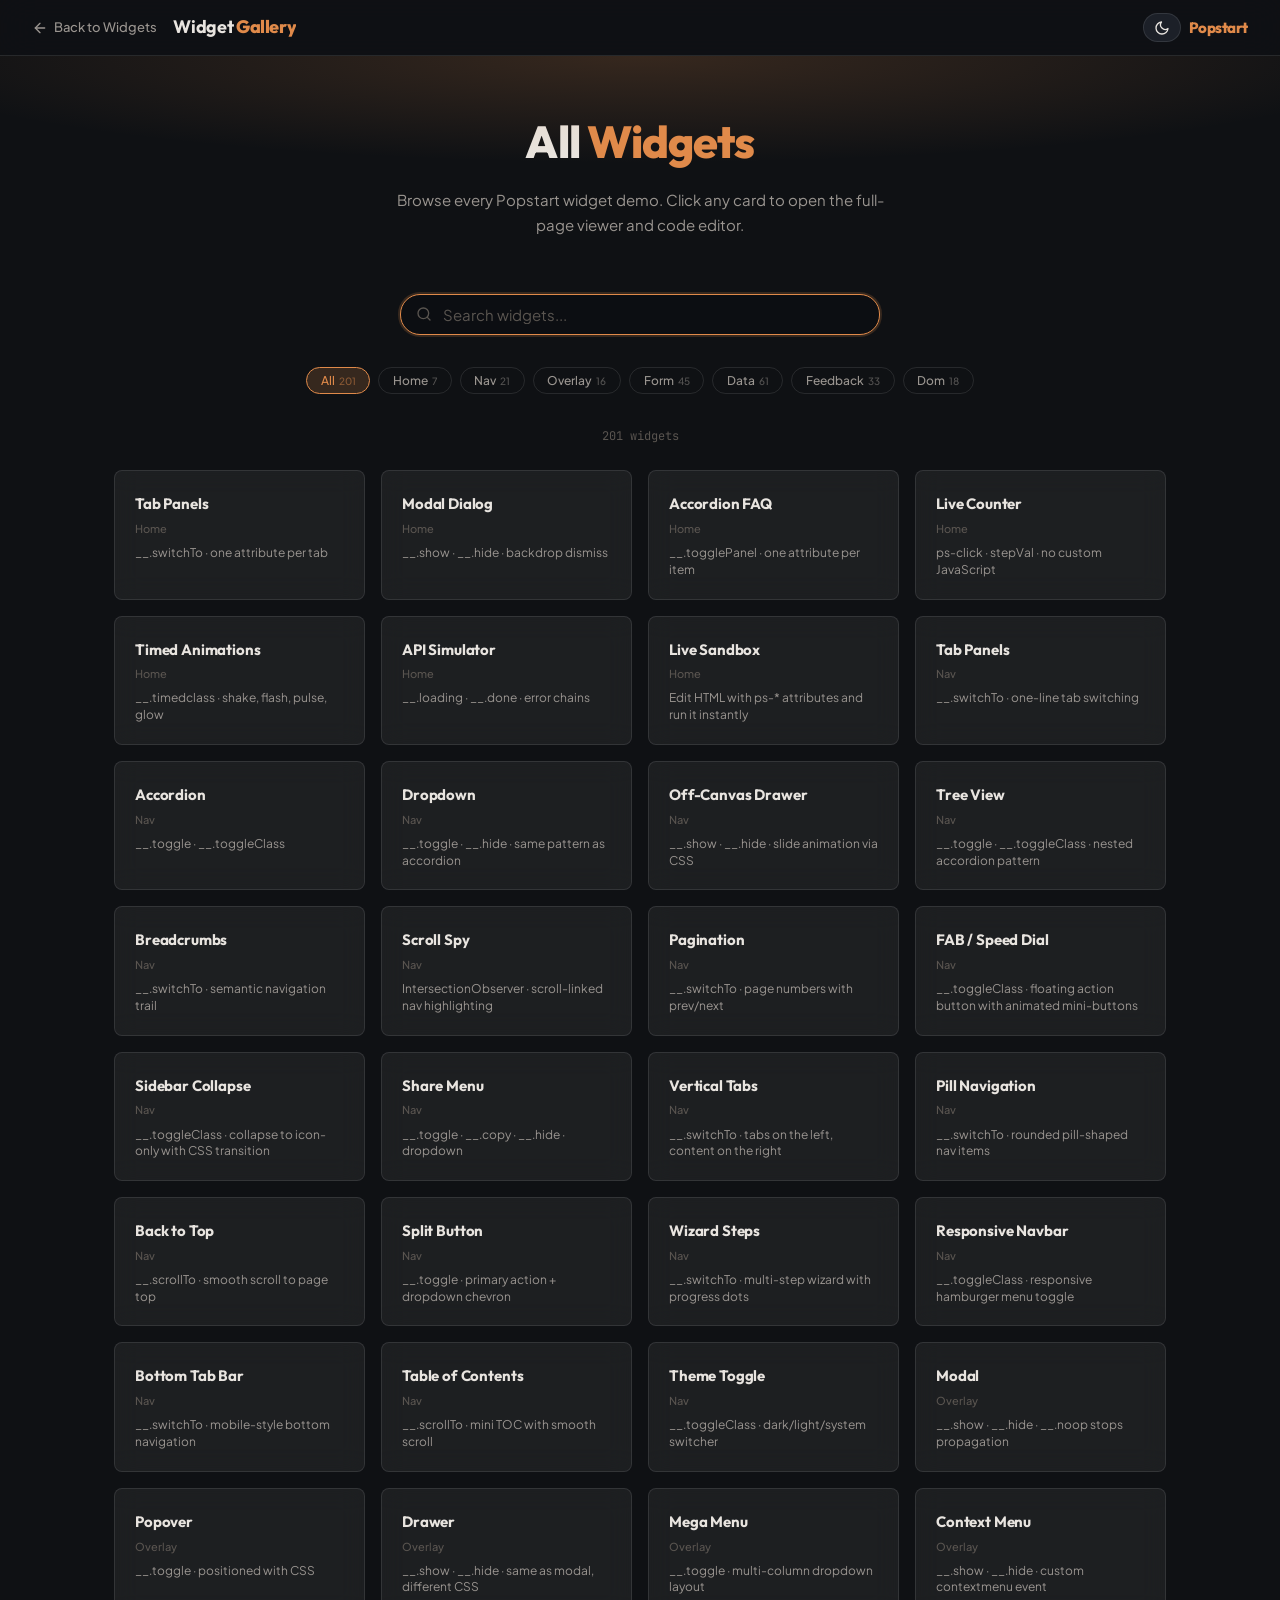
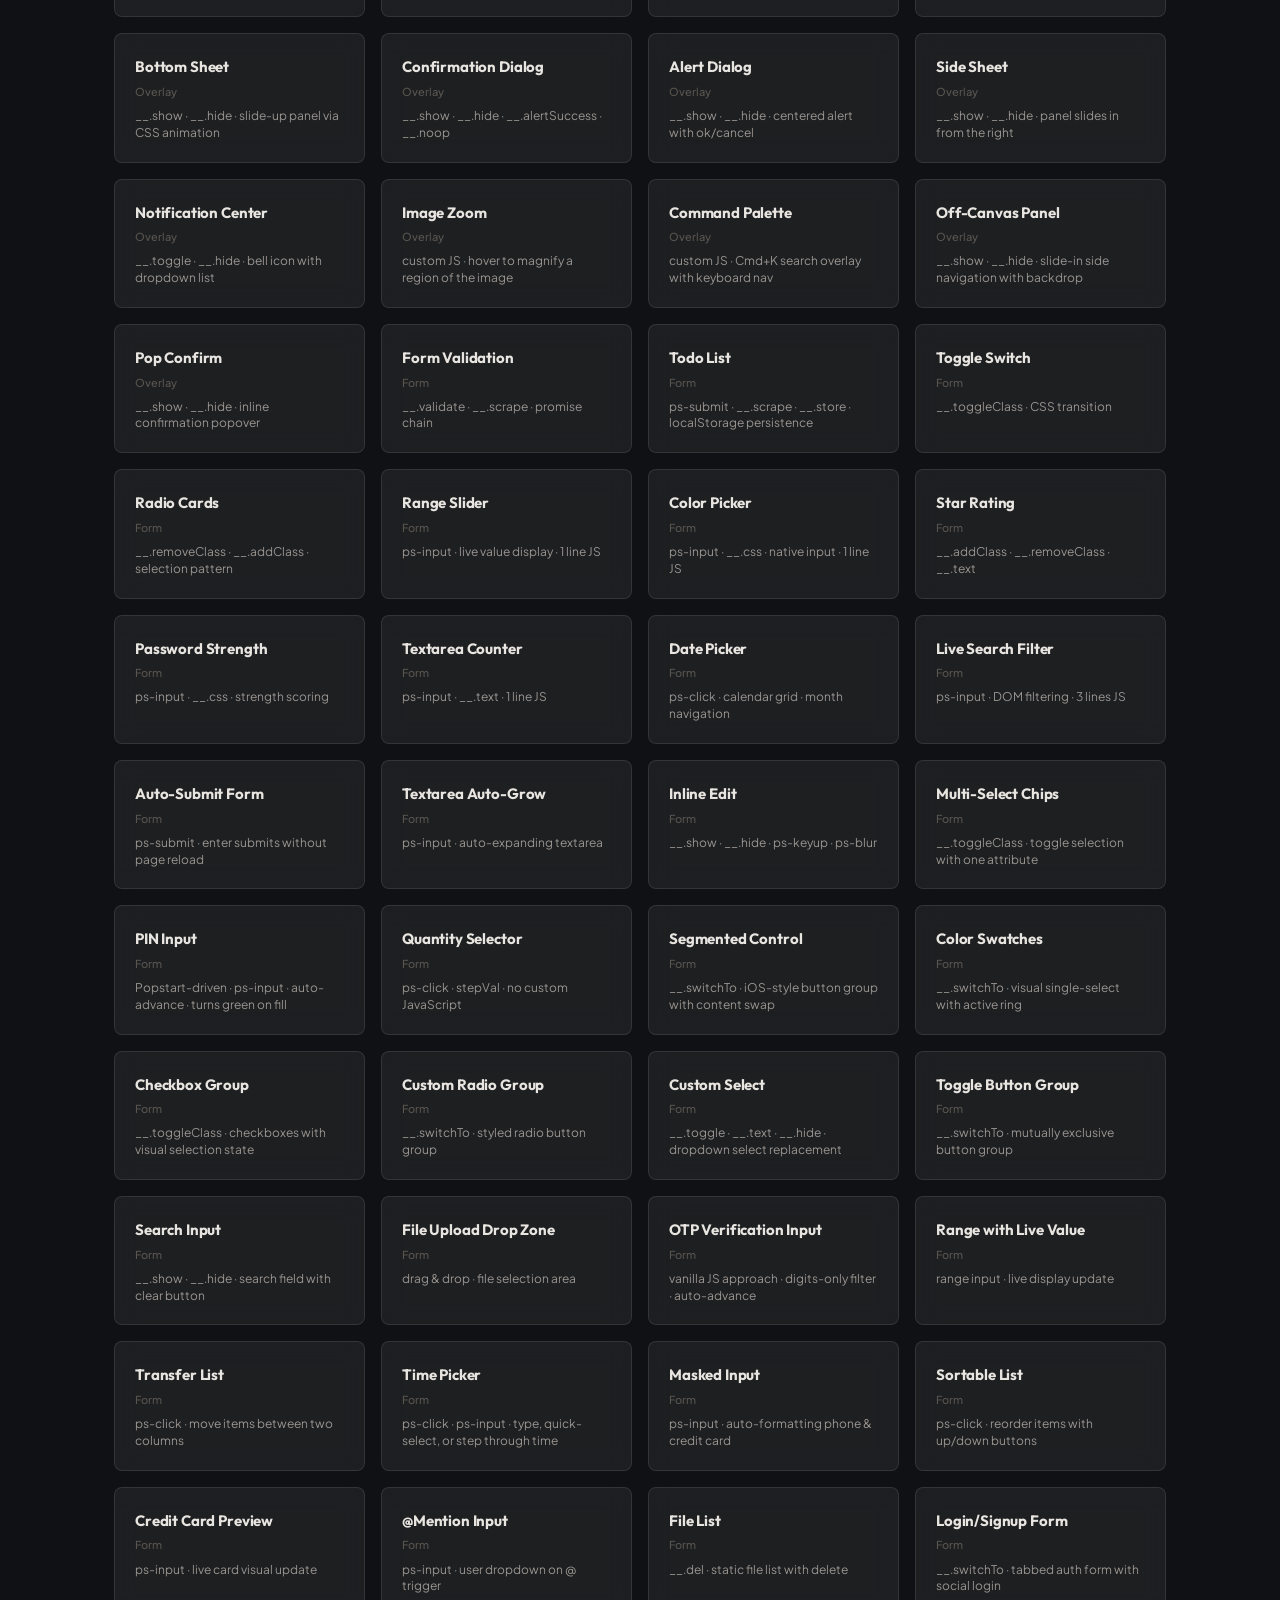
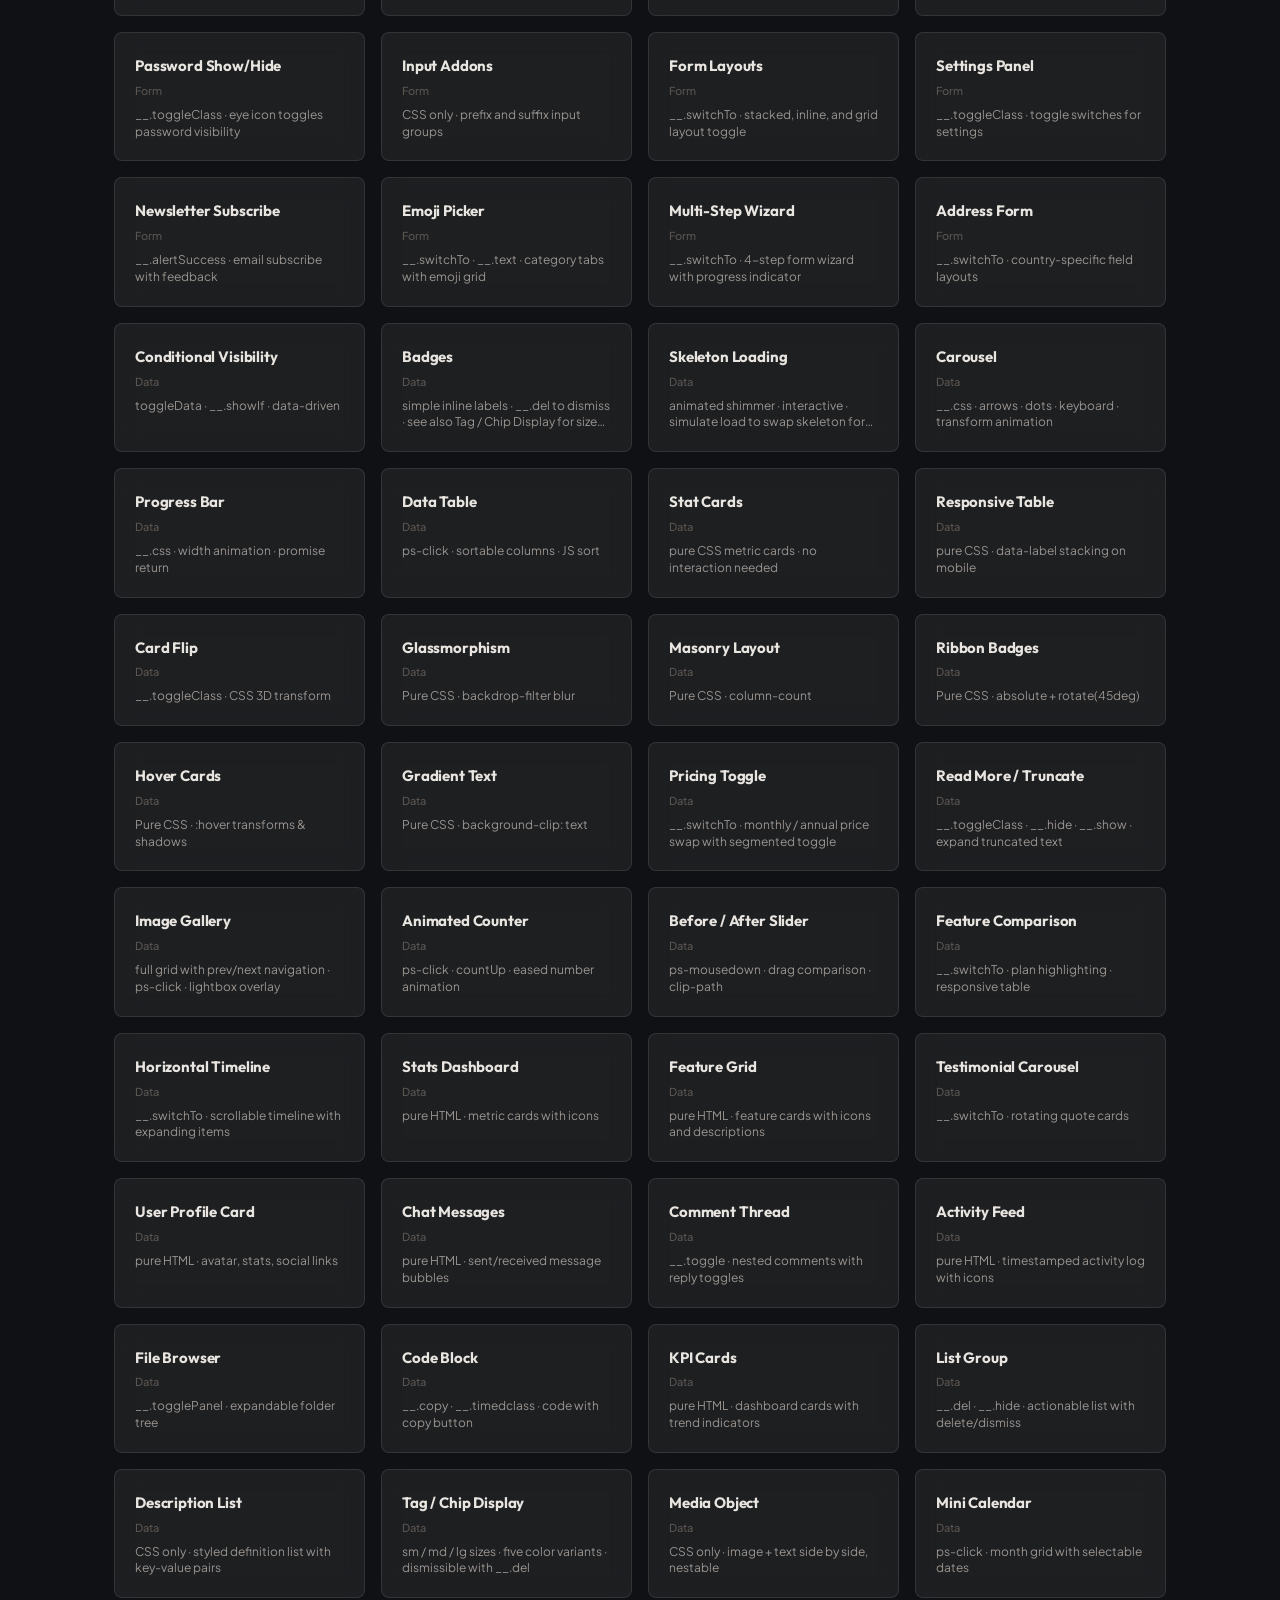
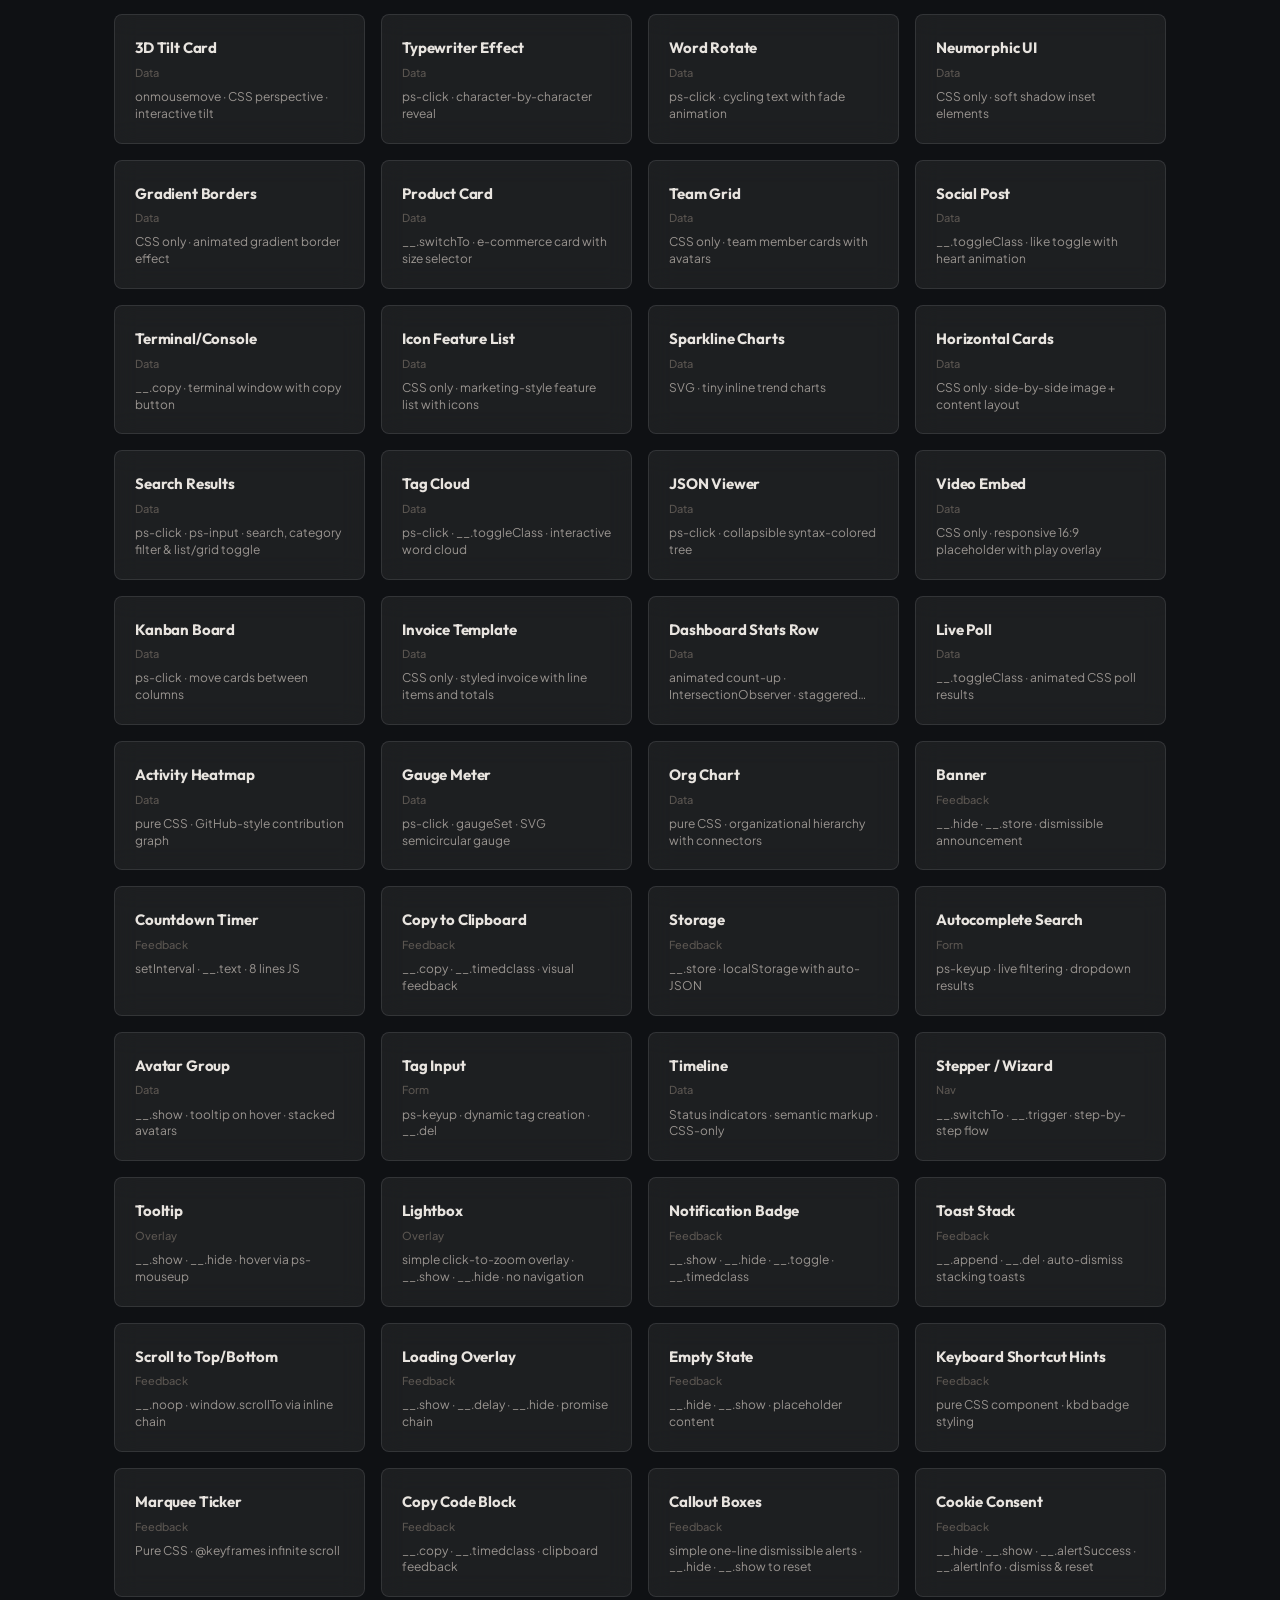
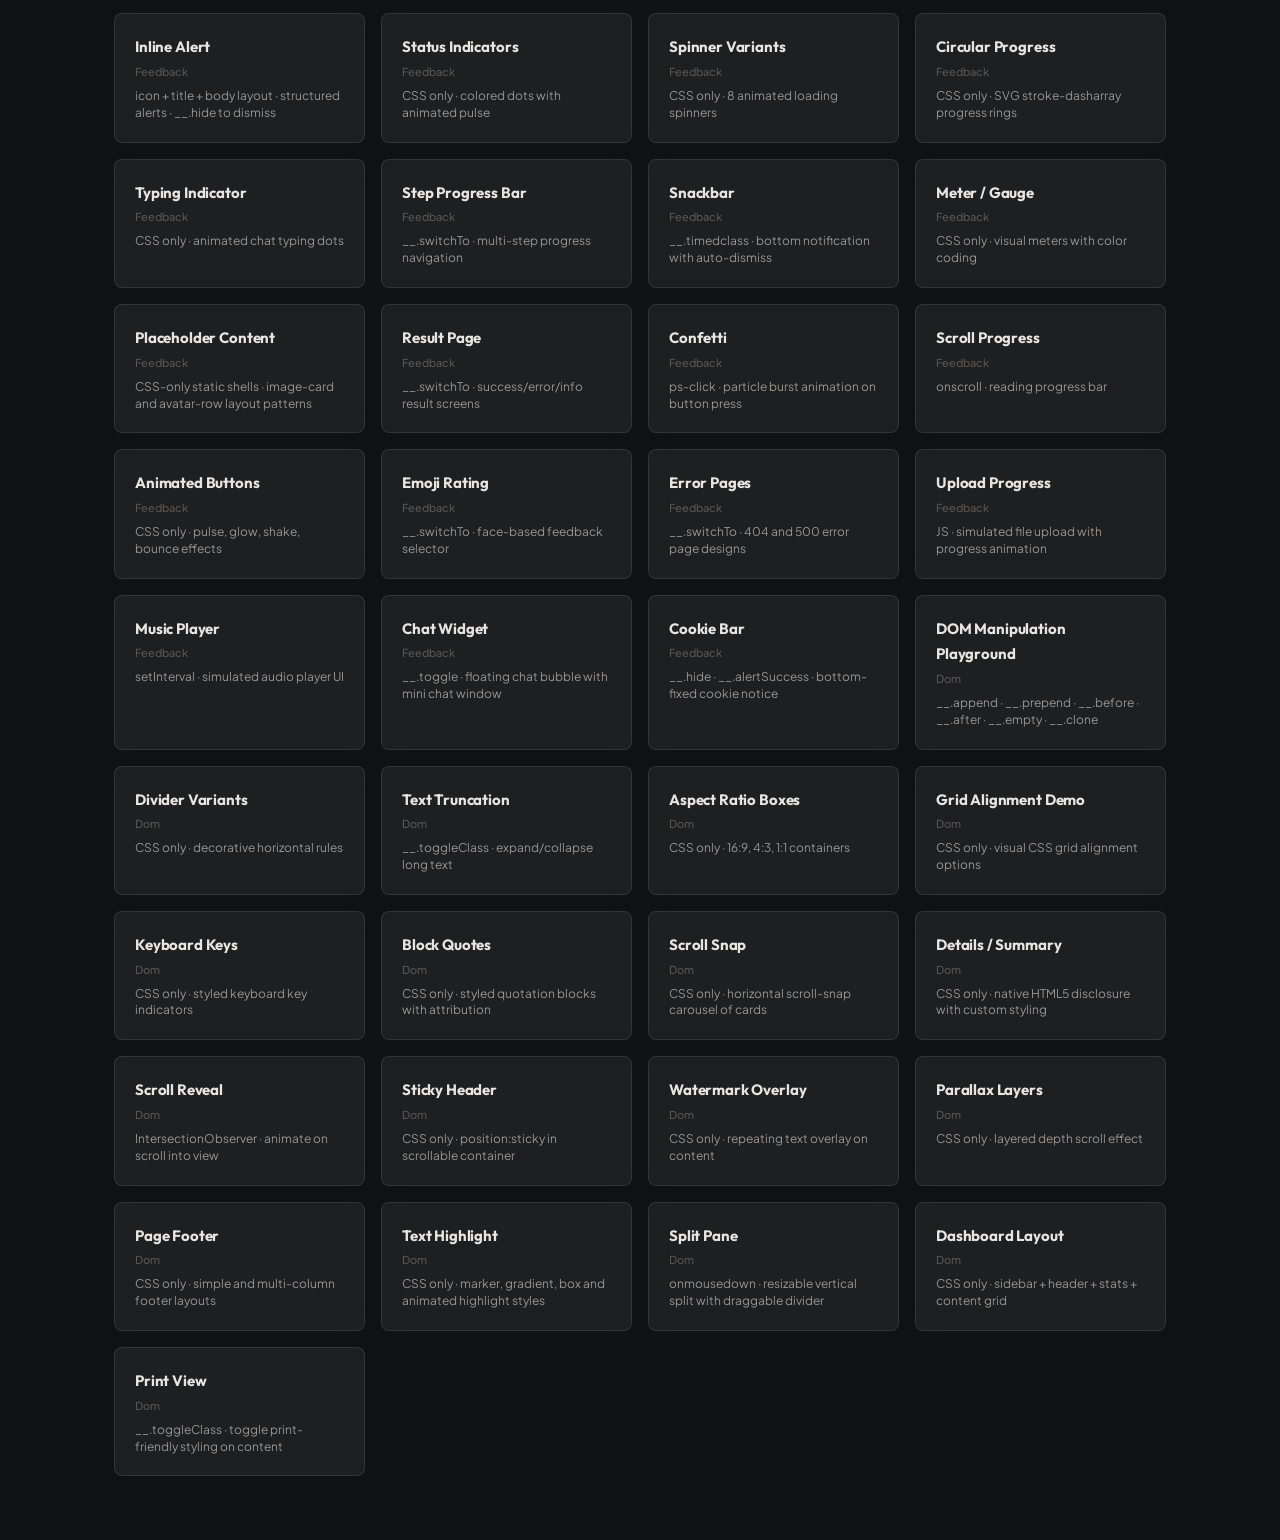
==== commit 462d09b1: "Retire Python server and finish widget viewer QA fixes" ====
--- a/widget.html
+++ b/widget.html
@@ -438,6 +438,7 @@
   var activeCat  = 'all';
   var indexDoc   = null;
   var indexStyles = '';
+  var indexScripts = '';
   var libCoreJs  = '';  // popstart-core.js contents (for standalone export)
   var libExtrasJs = ''; // popstart-extras.js contents
 
@@ -529,10 +530,17 @@
       styles.forEach(function(s) { cssTexts.push(s.textContent); });
       indexStyles = cssTexts.join('\n');
 
-      // Collect all widget cards (scoped to grid sections, skip hero cards)
-      indexDoc.querySelectorAll('#widget-grid .card[data-widget][data-cat], #widget-grid-2 .card[data-widget][data-cat]').forEach(function(card) {
+      var scripts = indexDoc.querySelectorAll('script');
+      var scriptTexts = [];
+      scripts.forEach(function(s) {
+        if (s.textContent && s.textContent.trim()) scriptTexts.push(s.textContent);
+      });
+      indexScripts = scriptTexts.join('\n\n');
+
+      // Collect all real widget cards, including home-page demos such as sandbox.
+      indexDoc.querySelectorAll('.card[data-widget]').forEach(function(card) {
         var name = card.dataset.widget;
-        var cat  = card.dataset.cat;
+        var cat  = card.dataset.cat || 'home';
         var h3   = card.querySelector('h3');
         var sub  = card.querySelector('.sub');
         allWidgets.push({
@@ -600,8 +608,8 @@
     }
 
     // Fallback: if no source tab, derive from the demo itself
-    if (!htmlCode && demoDiv) {
-      htmlCode = cleanDemoHtml(demoDiv);
+    if (!htmlCode) {
+      htmlCode = demoDiv ? cleanDemoHtml(demoDiv) : demoHtml;
     }
 
     // CSS extraction priority:
@@ -631,6 +639,9 @@
         jsCode = parts2.join('\n\n');
       }
     }
+    if (!jsCode && widget.name === 'sandbox' && indexScripts) {
+      jsCode = extractSandboxJs(indexScripts);
+    }
 
     // Populate editor tabs
     $taHtml.value = htmlCode || '<!-- No HTML source available -->';
@@ -644,7 +655,7 @@
 
     renderSandboxedFrame(
       $demo,
-      buildStandaloneFile(true, 'demo', htmlCode || cleanDemoHtml(demoDiv) || demoHtml, cssCode, jsCode),
+      buildStandaloneFile(true, 'demo', htmlCode || demoHtml, cssCode, jsCode),
       'demo'
     );
 
@@ -681,6 +692,15 @@
     var clone = el.cloneNode(true);
     clone.querySelectorAll('[id$="-src"]').forEach(function(s) { s.remove(); });
     return clone.innerHTML.trim();
+  }
+
+  function extractSandboxJs(fullJs) {
+    var marker = '// LIVE SANDBOX';
+    var start = fullJs.indexOf(marker);
+    if (start === -1) return '';
+    var nextSection = fullJs.indexOf('// ══════════════════════════════════════════════', start + marker.length);
+    if (nextSection === -1) nextSection = fullJs.length;
+    return fullJs.substring(start, nextSection).trim();
   }
 
   function renderSandboxedFrame(container, srcdoc, frameId) {
